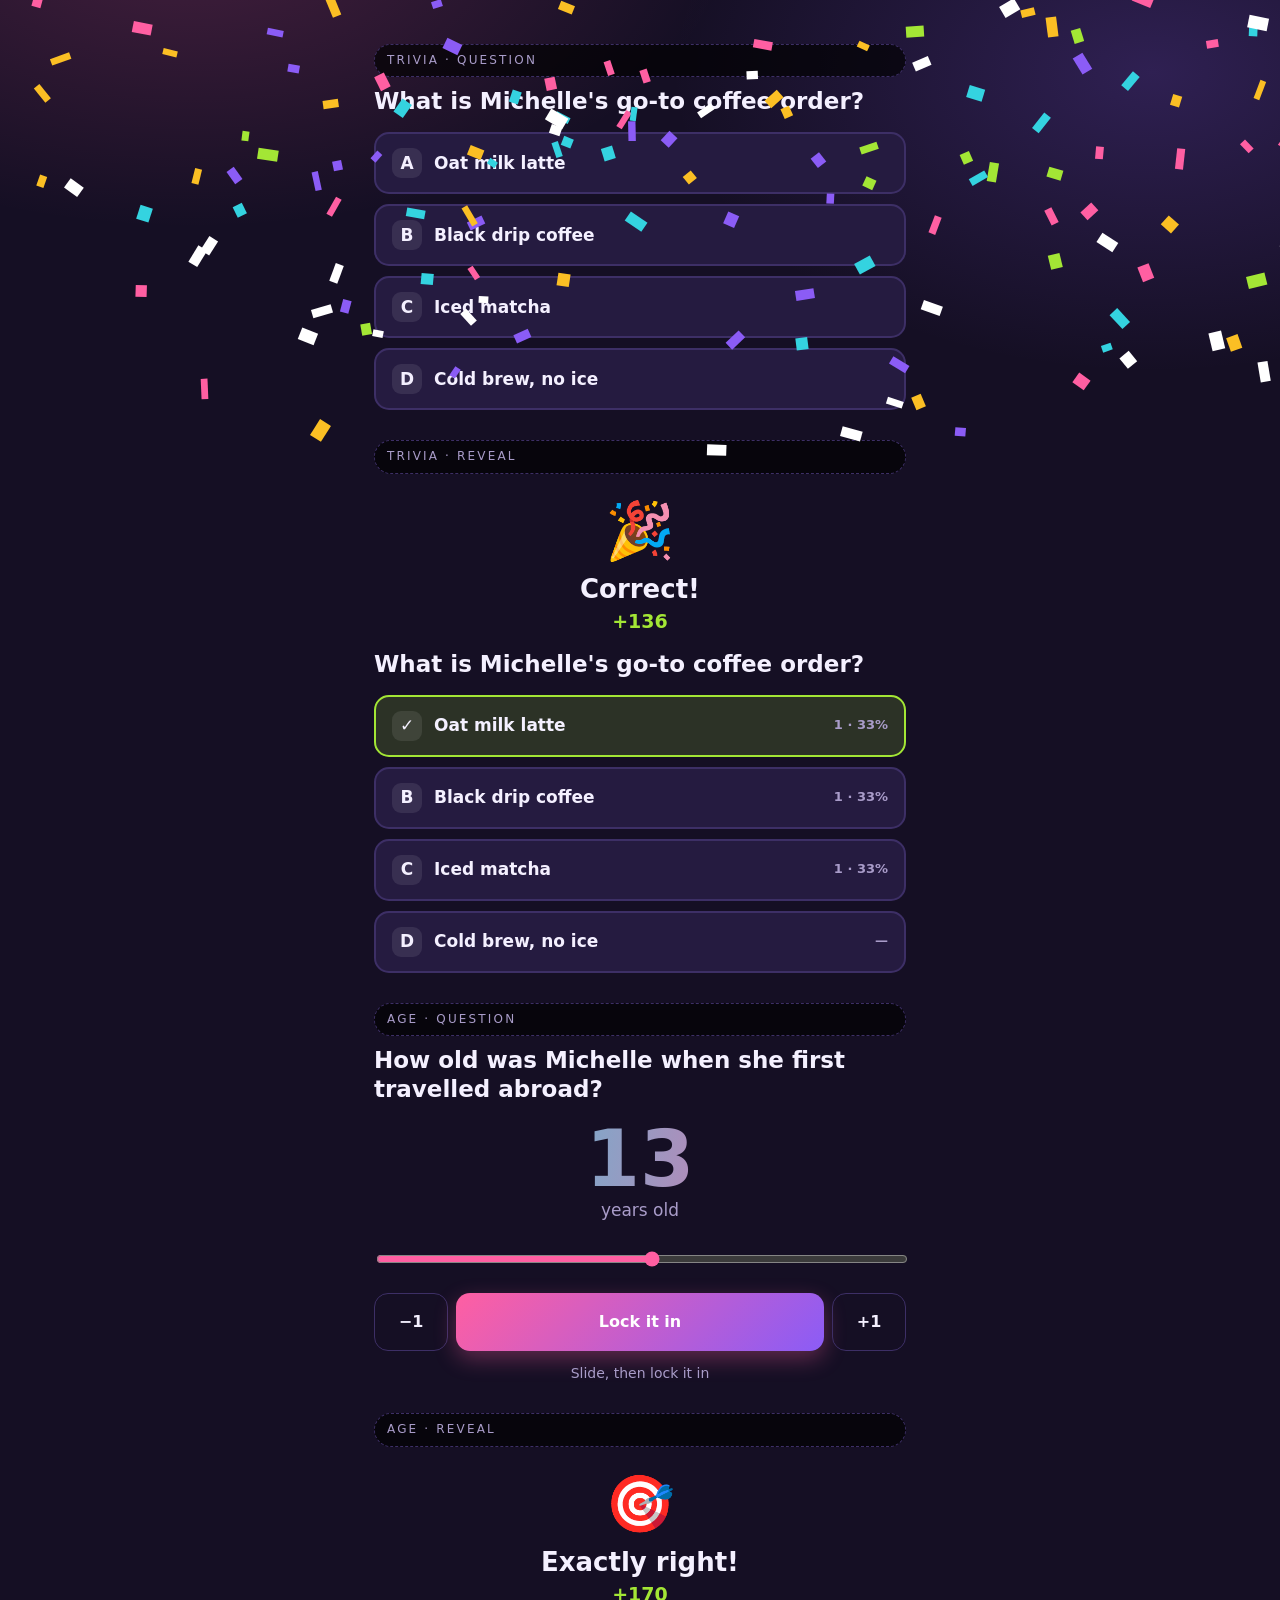
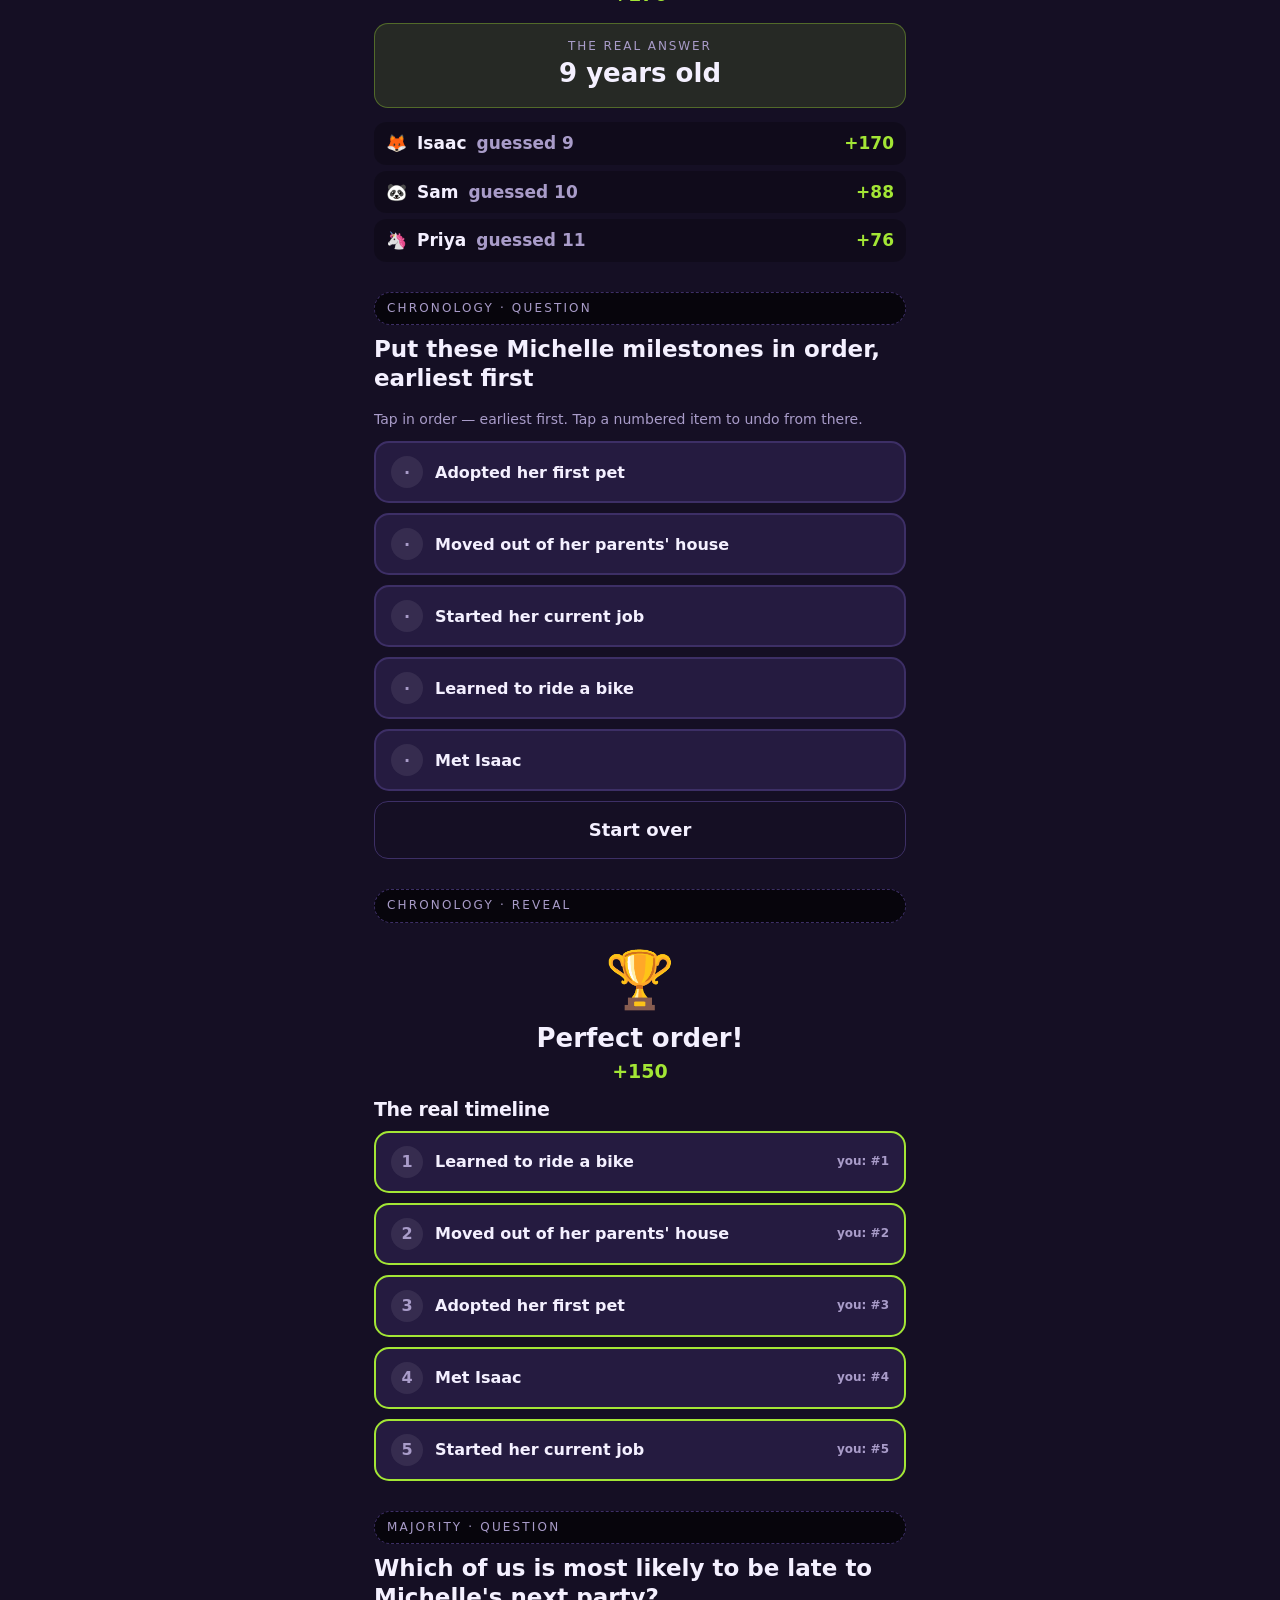
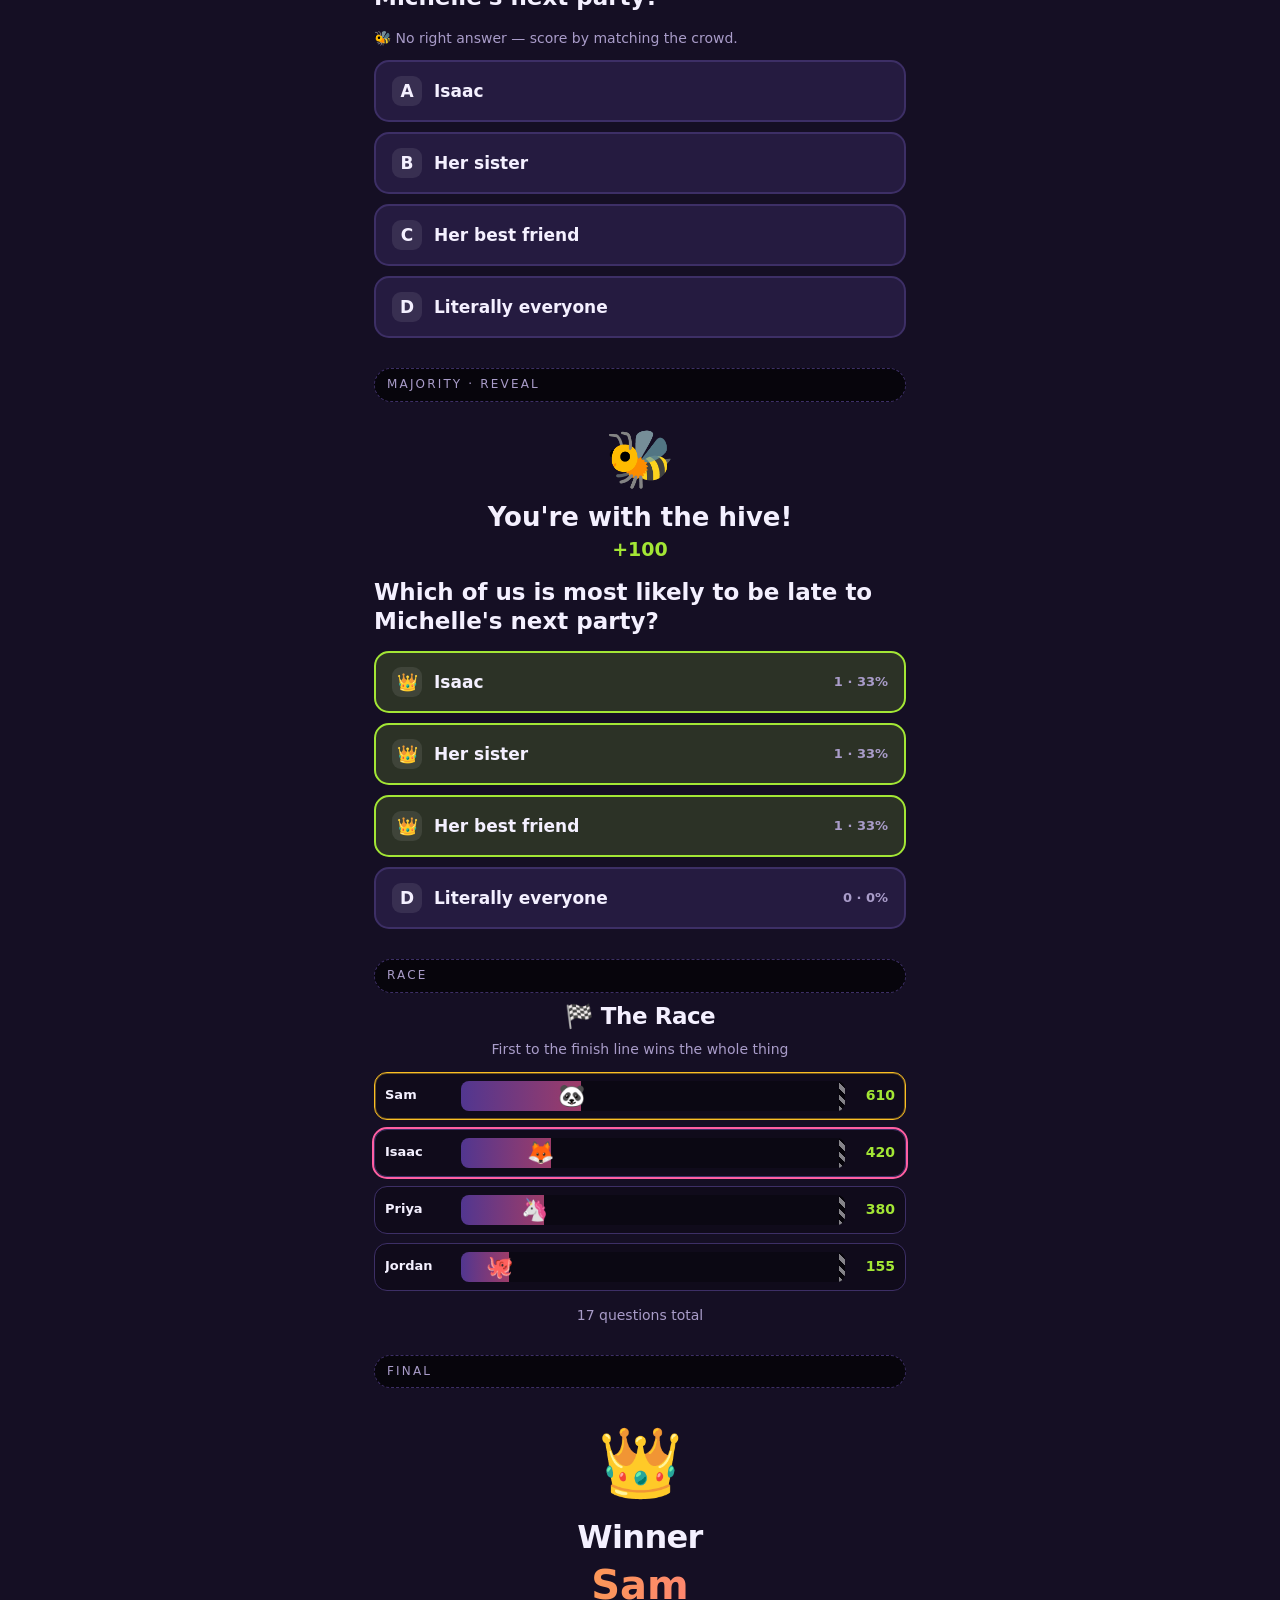
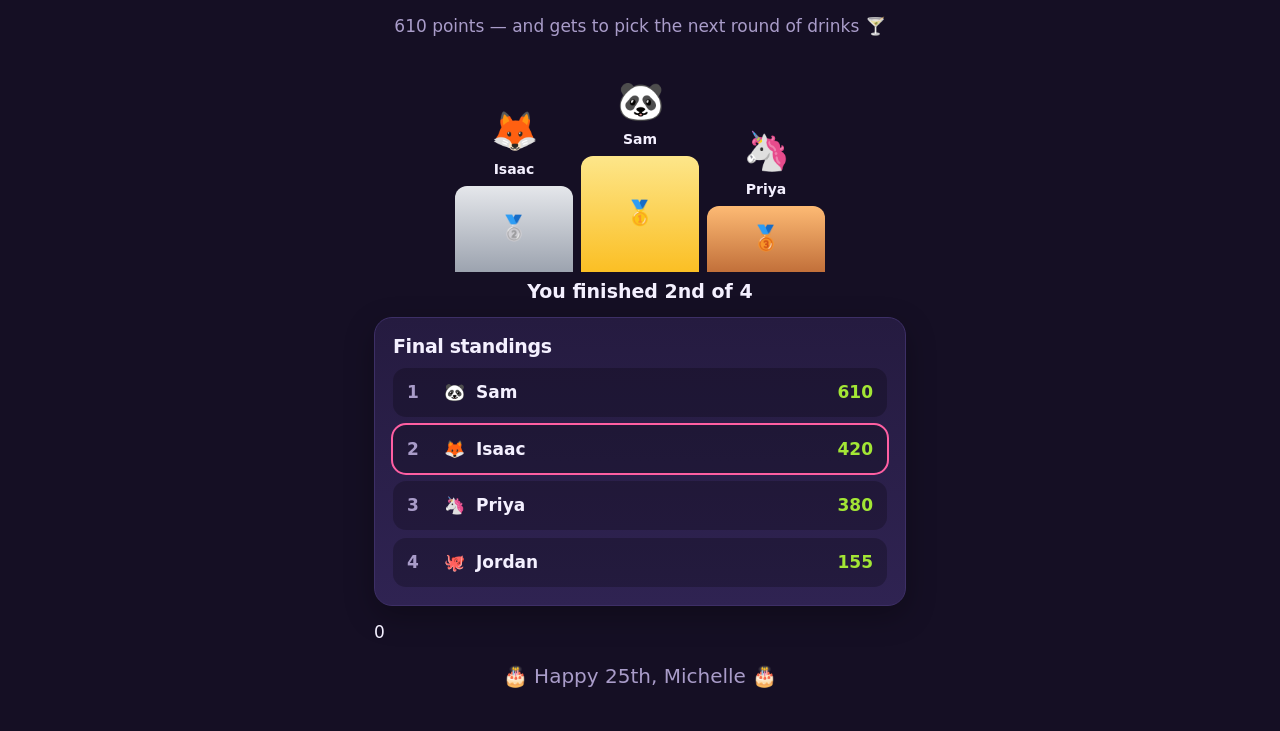
==== tests/preview.html @ 88aecd12 "Add Michelle's 25th birthday party game A phone-first multiplayer party game for 8-10 players, serve" ====
<!DOCTYPE html>
<html lang="en">
<head>
<meta charset="utf-8">
<meta name="viewport" content="width=device-width, initial-scale=1">
<title>Preview — all screens</title>
<link rel="stylesheet" href="../css/styles.css">
<style>
  .preview-label {
    margin: 30px 0 10px; padding: 7px 12px; border-radius: 999px;
    background: #000a; border: 1px dashed var(--line);
    font-size: 12px; letter-spacing: .18em; text-transform: uppercase; color: var(--muted);
  }
</style>
</head>
<body>
<canvas id="confetti"></canvas>
<div id="app"><div id="out"></div></div>
<div id="toast" class="toast" hidden></div>

<!--
  Offline preview of every game screen with fake data — no Firebase needed.
  Serve the repo and open /tests/preview.html to eyeball styling changes,
  or check the phone layout, without gathering 10 people first.
-->
<script type="module">
import { el, mount } from "../js/ui.js";
import { roundModule } from "../js/rounds/index.js";
import { raceView, finalView } from "../js/views.js";
import { STEPS } from "../data/content.js";

const players = {
  me:  { name: "Isaac",   avatar: "🦊", score: 420, online: true },
  b:   { name: "Sam",     avatar: "🐼", score: 610, online: true },
  c:   { name: "Priya",   avatar: "🦄", score: 380, online: true },
  d:   { name: "Jordan",  avatar: "🐙", score: 155, online: false },
};

const ctx = { myId: "me", players, myAnswer: null, locked: false, submit: () => {} };
const out = document.getElementById("out");
const nodes = [];
const label = (t) => nodes.push(el("div.preview-label", {}, t));

// One question + one reveal for each round type present in the content file.
for (const type of ["trivia", "age", "chronology", "majority"]) {
  const step = STEPS.find((s) => s.type === type);
  if (!step) continue;
  const mod = roundModule(type);

  label(`${type} · question`);
  nodes.push(mod.render(step, ctx));

  const answers = { me: { v: fakeAnswer(step), t: 8000 }, b: { v: fakeAnswer(step, 1), t: 12000 },
                    c: { v: fakeAnswer(step, 2), t: 15000 } };
  const { result } = mod.score(step, answers, { state: { startedAt: 0, endsAt: 20000 }, players });

  label(`${type} · reveal`);
  nodes.push(mod.reveal(step, result, ctx));
}

label("race");
nodes.push(raceView(players, "me", { me: 120, b: 190 }));

label("final");
nodes.push(finalView(players, {}, "me"));

mount(out, nodes);

function fakeAnswer(step, offset = 0) {
  if (step.type === "chronology") return step.data.items.map((_, i) => i).slice(offset);
  if (step.type === "age") return (step.data.answer ?? 10) + offset;
  return offset % (step.data.options?.length || 1);
}
</script>
</body>
</html>
---- css/styles.css ----
/* ── Michelle's 25th — party game styles ──────────────────────────────
   Mobile first. Everything is sized for thumbs and dim living rooms.   */

:root {
  --bg:        #150f24;
  --bg-2:      #1e1636;
  --card:      #251b40;
  --card-2:    #2f2352;
  --line:      #3d2f66;
  --text:      #f4f0ff;
  --muted:     #a99cc9;
  --pink:      #ff5fa2;
  --pink-2:    #ff8fc0;
  --violet:    #8b5cf6;
  --cyan:      #34d3e0;
  --lime:      #a3e635;
  --amber:     #fbbf24;
  --red:       #f87171;
  --radius:    18px;
  --tap:       58px;
}

* { box-sizing: border-box; -webkit-tap-highlight-color: transparent; }

html, body {
  margin: 0;
  padding: 0;
  min-height: 100%;
  background: var(--bg);
  color: var(--text);
  font-family: ui-rounded, "SF Pro Rounded", "Segoe UI", system-ui, -apple-system, sans-serif;
  font-size: 17px;
  line-height: 1.45;
  overscroll-behavior-y: contain;
}

body {
  background:
    radial-gradient(900px 500px at 15% -8%, rgba(255,95,162,.20), transparent 60%),
    radial-gradient(800px 500px at 90% 8%, rgba(139,92,246,.22), transparent 60%),
    var(--bg);
  background-attachment: fixed;
}

#app {
  max-width: 560px;
  margin: 0 auto;
  padding: max(14px, env(safe-area-inset-top)) 14px calc(28px + env(safe-area-inset-bottom));
}

h1, h2, h3 { margin: 0 0 10px; line-height: 1.15; letter-spacing: -.02em; }
h1 { font-size: 30px; }
h2 { font-size: 23px; }
h3 { font-size: 19px; }
p  { margin: 0 0 12px; }

.muted   { color: var(--muted); }
.small   { font-size: 14px; }
.center  { text-align: center; }
.err     { color: var(--red); font-weight: 700; text-align: center; margin: 10px 0 0; }
code     { background: rgba(0,0,0,.35); padding: 2px 6px; border-radius: 6px; font-size: .9em; }
[hidden] { display: none !important; }

/* ── Layout blocks ─────────────────────────────────────────────────── */

.screen { animation: fade .28s ease both; }
@keyframes fade { from { opacity: 0; transform: translateY(8px); } }

.card {
  background: linear-gradient(180deg, var(--card), var(--card-2));
  border: 1px solid var(--line);
  border-radius: var(--radius);
  padding: 18px;
  margin-bottom: 14px;
  box-shadow: 0 10px 30px rgba(0,0,0,.28);
}

.hero { text-align: center; padding: 22px 0 14px; }
.hero-emoji { font-size: 62px; line-height: 1; animation: bob 3s ease-in-out infinite; }
@keyframes bob { 50% { transform: translateY(-9px) rotate(-4deg); } }

.title {
  font-size: 34px; font-weight: 900; margin: 8px 0 4px;
  text-transform: uppercase; letter-spacing: .02em;
}
.title .big {
  font-size: 62px; display: inline-block;
  background: linear-gradient(100deg, var(--pink), var(--amber) 50%, var(--cyan));
  -webkit-background-clip: text; background-clip: text; color: transparent;
}
.subtitle { color: var(--muted); margin: 0; }

/* ── Controls ──────────────────────────────────────────────────────── */

.btn {
  display: block; width: 100%; min-height: var(--tap);
  margin-top: 10px; padding: 15px 18px;
  border: 0; border-radius: 14px;
  font: inherit; font-weight: 800; font-size: 18px;
  color: #1a1030; background: #d9d2f2;
  cursor: pointer; transition: transform .08s ease, filter .15s ease, opacity .15s;
}
.btn:active   { transform: scale(.975); }
.btn:disabled { opacity: .45; cursor: default; }

.btn-primary {
  color: #fff;
  background: linear-gradient(135deg, var(--pink), var(--violet));
  box-shadow: 0 8px 22px rgba(255,95,162,.32);
}
.btn-ghost {
  background: transparent; color: var(--text);
  border: 1.5px solid var(--line); box-shadow: none;
}
.btn-tiny { min-height: 42px; padding: 8px; font-size: 14px; font-weight: 600; opacity: .7; }

.field { display: block; margin-bottom: 14px; }
.field > span { display: block; font-size: 14px; font-weight: 700; color: var(--muted); margin-bottom: 6px; }

input[type="text"], input[type="number"] {
  width: 100%; min-height: var(--tap);
  padding: 14px 16px;
  border: 1.5px solid var(--line); border-radius: 14px;
  background: rgba(0,0,0,.28); color: var(--text);
  font: inherit; font-size: 18px; font-weight: 600;
}
input:focus { outline: none; border-color: var(--pink); }

.code-input {
  text-align: center; font-size: 42px !important; font-weight: 900 !important;
  letter-spacing: .35em; text-indent: .35em; text-transform: uppercase;
  margin-bottom: 6px;
}

/* ── Avatar picker ─────────────────────────────────────────────────── */

.avatar-picker {
  display: grid; grid-template-columns: repeat(6, 1fr);
  gap: 8px; margin-bottom: 16px;
}
.avatar-opt {
  aspect-ratio: 1; display: grid; place-items: center;
  font-size: 26px; border-radius: 13px; cursor: pointer;
  background: rgba(0,0,0,.25); border: 2px solid transparent;
}
.avatar-opt[aria-pressed="true"] {
  border-color: var(--pink); background: rgba(255,95,162,.20); transform: scale(1.06);
}

/* ── Lobby ─────────────────────────────────────────────────────────── */

.room-card { text-align: center; }
.label { font-size: 13px; letter-spacing: .18em; text-transform: uppercase; color: var(--muted); margin: 0; }
.room-code {
  font-size: 66px; font-weight: 900; letter-spacing: .16em; text-indent: .16em;
  margin: 2px 0 8px;
  background: linear-gradient(100deg, var(--cyan), var(--pink));
  -webkit-background-clip: text; background-clip: text; color: transparent;
}

.player-grid { display: grid; grid-template-columns: repeat(auto-fill, minmax(84px, 1fr)); gap: 10px; }
.player-chip {
  text-align: center; padding: 10px 4px; border-radius: 14px;
  background: rgba(0,0,0,.24); animation: pop .3s ease both;
}
@keyframes pop { from { transform: scale(.6); opacity: 0; } }
.player-chip .pc-emoji { font-size: 30px; line-height: 1.1; }
.player-chip .pc-name  { font-size: 13px; font-weight: 700; word-break: break-word; }
.player-chip.is-me     { outline: 2px solid var(--pink); }
.player-chip.is-host .pc-name::after { content: " 👑"; }
.player-chip.offline   { opacity: .38; }

/* ── Game chrome ───────────────────────────────────────────────────── */

.game-header { display: flex; align-items: center; gap: 10px; margin-bottom: 8px; }
.round-pill, .score-pill {
  padding: 7px 13px; border-radius: 999px;
  font-size: 13px; font-weight: 800; white-space: nowrap;
  background: rgba(0,0,0,.3); border: 1px solid var(--line);
}
.score-pill { margin-left: auto; color: var(--lime); }
.score-pill::before { content: "⭐ "; }

.timer {
  width: 46px; height: 46px; flex: none;
  display: grid; place-items: center; border-radius: 50%;
  font-weight: 900; font-size: 19px;
  background: rgba(0,0,0,.3); border: 2px solid var(--line);
}
.timer.urgent { color: var(--red); border-color: var(--red); animation: pulse .8s infinite; }
@keyframes pulse { 50% { transform: scale(1.11); } }

.timer-bar { height: 6px; border-radius: 999px; background: rgba(0,0,0,.32); overflow: hidden; margin-bottom: 16px; }
.timer-bar-fill {
  height: 100%; width: 100%;
  background: linear-gradient(90deg, var(--cyan), var(--pink));
  transition: width .25s linear;
}

.host-bar { position: sticky; bottom: 8px; margin-top: 14px; }

/* ── Round intro ───────────────────────────────────────────────────── */

.intro { text-align: center; padding: 40px 12px; }
.intro .intro-emoji { font-size: 74px; animation: bob 2.4s ease-in-out infinite; }
.intro h2 { font-size: 30px; margin-top: 12px; }
.intro .blurb { color: var(--muted); font-size: 17px; }
.intro .mult { display: inline-block; margin-top: 10px; padding: 6px 14px; border-radius: 999px;
  background: rgba(251,191,36,.18); color: var(--amber); font-weight: 800; }

/* ── Question ──────────────────────────────────────────────────────── */

.qtext { font-size: 23px; font-weight: 800; margin-bottom: 16px; line-height: 1.25; }
.qimg  { width: 100%; border-radius: var(--radius); margin-bottom: 14px; display: block; }

.options { display: grid; gap: 10px; }
.opt {
  display: flex; align-items: center; gap: 12px;
  min-height: var(--tap); width: 100%;
  padding: 14px 16px; text-align: left;
  border: 2px solid var(--line); border-radius: 15px;
  background: var(--card); color: var(--text);
  font: inherit; font-size: 17px; font-weight: 700; cursor: pointer;
  transition: transform .08s, border-color .15s, background .15s;
}
.opt:active { transform: scale(.985); }
.opt .badge {
  flex: none; width: 30px; height: 30px; border-radius: 9px;
  display: grid; place-items: center; font-weight: 900;
  background: rgba(255,255,255,.09);
}
.opt[aria-pressed="true"] { border-color: var(--pink); background: rgba(255,95,162,.16); }
.opt.correct { border-color: var(--lime); background: rgba(163,230,53,.16); }
.opt.wrong   { border-color: var(--red);  background: rgba(248,113,113,.14); }
.opt .tally  { margin-left: auto; font-size: 13px; color: var(--muted); font-weight: 800; }

/* ── Guess the age ─────────────────────────────────────────────────── */

.guess-value {
  text-align: center; font-size: 78px; font-weight: 900; line-height: 1;
  background: linear-gradient(100deg, var(--cyan), var(--pink));
  -webkit-background-clip: text; background-clip: text; color: transparent;
}
.guess-unit { text-align: center; color: var(--muted); margin-bottom: 14px; }
input[type="range"] { width: 100%; height: 42px; accent-color: var(--pink); background: transparent; }
.stepper { display: flex; gap: 8px; margin-top: 6px; }
.stepper .btn { margin-top: 0; font-size: 16px; padding: 14px 8px; white-space: nowrap; }
.stepper .btn-ghost { flex: 0 0 74px; }
.stepper .btn-primary { flex: 1; }

/* ── Chronology ────────────────────────────────────────────────────── */

.chrono-list { display: grid; gap: 10px; }
.chrono-item {
  display: flex; align-items: center; gap: 12px;
  min-height: var(--tap); width: 100%; padding: 13px 15px; text-align: left;
  border: 2px solid var(--line); border-radius: 15px;
  background: var(--card); color: var(--text);
  font: inherit; font-size: 16px; font-weight: 700; cursor: pointer;
  transition: transform .1s, opacity .15s;
}
.chrono-item .num {
  flex: none; width: 32px; height: 32px; border-radius: 50%;
  display: grid; place-items: center; font-weight: 900;
  background: rgba(255,255,255,.08); color: var(--muted);
}
.chrono-item.picked { opacity: .5; }
.chrono-item.picked .num { background: var(--pink); color: #fff; }
.chrono-item.correct { border-color: var(--lime); }
.chrono-item.wrong   { border-color: var(--red); }
.chrono-item .real { margin-left: auto; font-size: 12px; color: var(--muted); text-align: right; }

/* ── Waiting / reveal ──────────────────────────────────────────────── */

.waiting { text-align: center; padding: 26px 10px; }
.waiting .spin { font-size: 46px; display: inline-block; animation: spin 1.6s linear infinite; }
@keyframes spin { to { transform: rotate(360deg); } }

.verdict { text-align: center; padding: 6px 0 14px; }
.verdict .v-emoji { font-size: 56px; }
.verdict .v-text  { font-size: 26px; font-weight: 900; }
.verdict .v-pts   { font-size: 19px; font-weight: 800; color: var(--lime); }
.verdict.bad .v-pts { color: var(--muted); }

.answer-box {
  text-align: center; padding: 14px; border-radius: 14px;
  background: rgba(163,230,53,.12); border: 1px solid rgba(163,230,53,.35);
  margin-bottom: 14px;
}
.answer-box .a-label { font-size: 12px; letter-spacing: .16em; text-transform: uppercase; color: var(--muted); }
.answer-box .a-value { font-size: 26px; font-weight: 900; }
.answer-box .a-note  { font-size: 14px; color: var(--muted); margin-top: 4px; }

.guess-list { display: grid; gap: 6px; }
.guess-row {
  display: flex; align-items: center; gap: 10px;
  padding: 9px 12px; border-radius: 12px; background: rgba(0,0,0,.24); font-weight: 700;
}
.guess-row .gr-pts { margin-left: auto; color: var(--lime); font-weight: 800; }

/* ── Race track ────────────────────────────────────────────────────── */

/* A lane is: name gutter | track the runner crosses | score. Keeping the
   name out of the track means nothing ever collides with the runner. */
.race { display: grid; gap: 9px; margin: 4px 0 14px; }
.lane {
  display: flex; align-items: center; gap: 8px;
  height: 48px; padding: 0 10px; border-radius: 13px;
  background: rgba(0,0,0,.26); border: 1px solid var(--line);
}
.lane .lane-name {
  flex: none; width: 68px;
  font-size: 13px; font-weight: 800; line-height: 1.1;
  overflow: hidden; text-overflow: ellipsis; white-space: nowrap;
}
.lane .lane-score {
  flex: none; width: 42px; text-align: right;
  font-size: 14px; font-weight: 900; color: var(--lime);
}
.lane .track {
  position: relative; flex: 1; height: 30px;
  border-radius: 8px; background: rgba(0,0,0,.3); overflow: hidden;
}
.lane .fill {
  position: absolute; inset: 0 auto 0 0;
  background: linear-gradient(90deg, rgba(139,92,246,.55), rgba(255,95,162,.6));
  transition: width 1.1s cubic-bezier(.22,1,.36,1);
}
.lane .runner {
  position: absolute; top: 50%; transform: translateY(-50%);
  font-size: 22px; line-height: 1; transition: left 1.1s cubic-bezier(.22,1,.36,1); z-index: 2;
}
.lane .runner.moving { animation: hop .5s ease 2; }
@keyframes hop { 50% { transform: translateY(-85%) rotate(-9deg); } }
.lane .gain {
  position: absolute; right: 8px; top: 50%; transform: translateY(-50%);
  font-size: 12px; font-weight: 900; color: var(--amber); z-index: 3;
  animation: floatUp 1.8s ease forwards;
}
@keyframes floatUp { 0% { opacity: 0; } 25% { opacity: 1; } 100% { opacity: 0; transform: translateY(-20px); } }
.lane.leader { border-color: var(--amber); box-shadow: 0 0 0 1px rgba(251,191,36,.4) inset; }
.lane.is-me  { outline: 2px solid var(--pink); }
.finish-line {
  position: absolute; right: 0; top: 0; bottom: 0; width: 6px; z-index: 1;
  background: repeating-linear-gradient(45deg, #fff 0 4px, #000 4px 8px); opacity: .5;
}

/* ── Podium / final ────────────────────────────────────────────────── */

.final-hero { text-align: center; padding: 16px 0 6px; }
.final-hero .crown { font-size: 68px; animation: bob 2.4s ease-in-out infinite; }
.final-hero h1 { font-size: 32px; margin: 6px 0 0; }
.final-hero .winner-name {
  font-size: 40px; font-weight: 900;
  background: linear-gradient(100deg, var(--amber), var(--pink));
  -webkit-background-clip: text; background-clip: text; color: transparent;
}

.podium { display: flex; align-items: flex-end; justify-content: center; gap: 8px; margin: 18px 0 6px; }
.pod { flex: 1; max-width: 118px; text-align: center; }
.pod .p-emoji { font-size: 38px; }
.pod .p-name  { font-size: 14px; font-weight: 800; word-break: break-word; }
.pod .p-block {
  margin-top: 6px; border-radius: 12px 12px 0 0;
  display: grid; place-items: center; font-size: 24px; font-weight: 900; color: #1a1030;
}
.pod.p1 .p-block { height: 116px; background: linear-gradient(180deg, #fde68a, var(--amber)); }
.pod.p2 .p-block { height: 86px;  background: linear-gradient(180deg, #e5e7eb, #9ca3af); }
.pod.p3 .p-block { height: 66px;  background: linear-gradient(180deg, #fdba74, #c2703a); }

.standings { display: grid; gap: 8px; }
.standing {
  display: flex; align-items: center; gap: 11px;
  padding: 12px 14px; border-radius: 13px; background: rgba(0,0,0,.24); font-weight: 700;
}
.standing .st-rank { width: 26px; font-weight: 900; color: var(--muted); }
.standing .st-score { margin-left: auto; font-weight: 900; color: var(--lime); }
.standing.is-me { outline: 2px solid var(--pink); }

.award {
  display: flex; gap: 12px; align-items: center;
  padding: 12px 14px; border-radius: 13px; background: rgba(0,0,0,.24); margin-bottom: 8px;
}
.award .aw-emoji { font-size: 28px; }
.award .aw-title { font-weight: 800; font-size: 15px; }
.award .aw-sub   { font-size: 13px; color: var(--muted); }

/* ── Misc ──────────────────────────────────────────────────────────── */

#confetti { position: fixed; inset: 0; pointer-events: none; z-index: 50; }

.toast {
  position: fixed; left: 50%; bottom: calc(20px + env(safe-area-inset-bottom));
  transform: translateX(-50%);
  background: #000d; border: 1px solid var(--line);
  padding: 11px 18px; border-radius: 999px;
  font-size: 15px; font-weight: 700; z-index: 60;
  animation: fade .2s ease both;
}

.steps { color: var(--muted); padding-left: 20px; }
.steps li { margin-bottom: 6px; }

@media (prefers-reduced-motion: reduce) {
  *, *::before, *::after { animation-duration: .001s !important; transition-duration: .001s !important; }
}
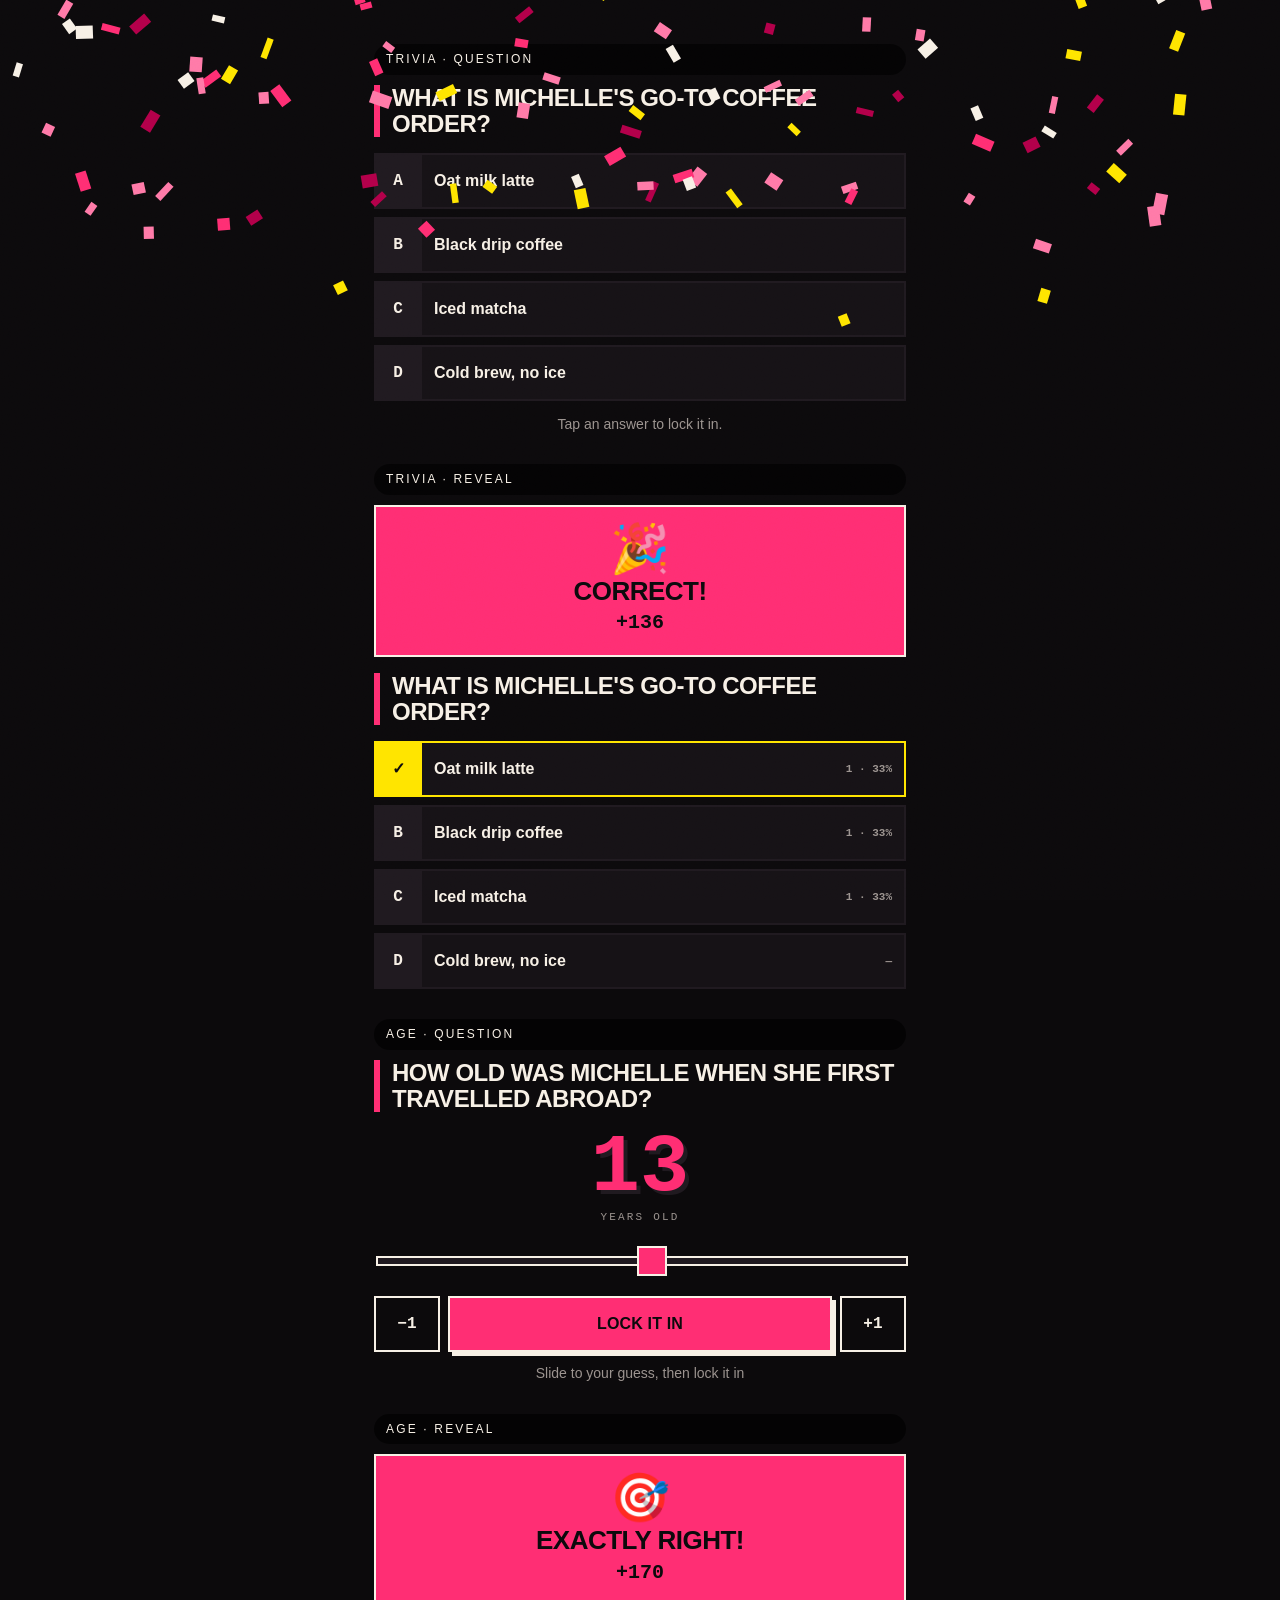
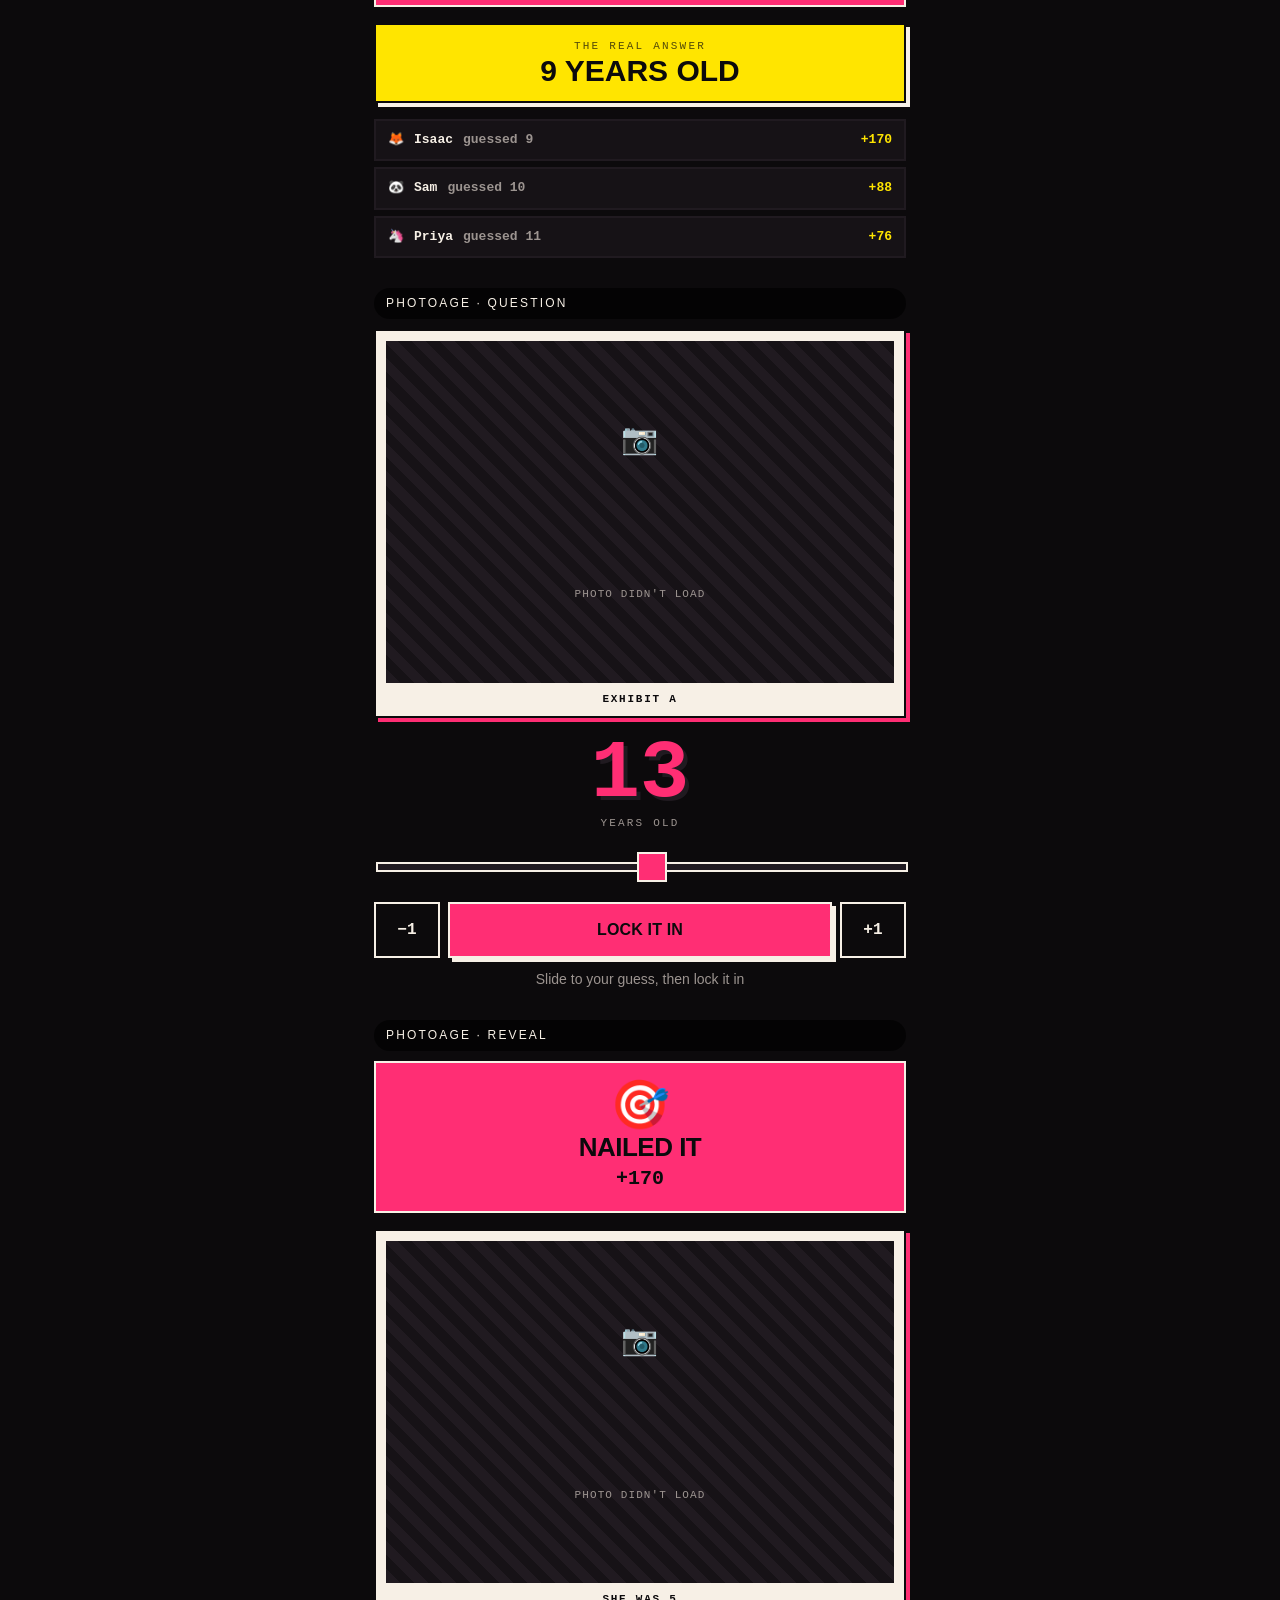
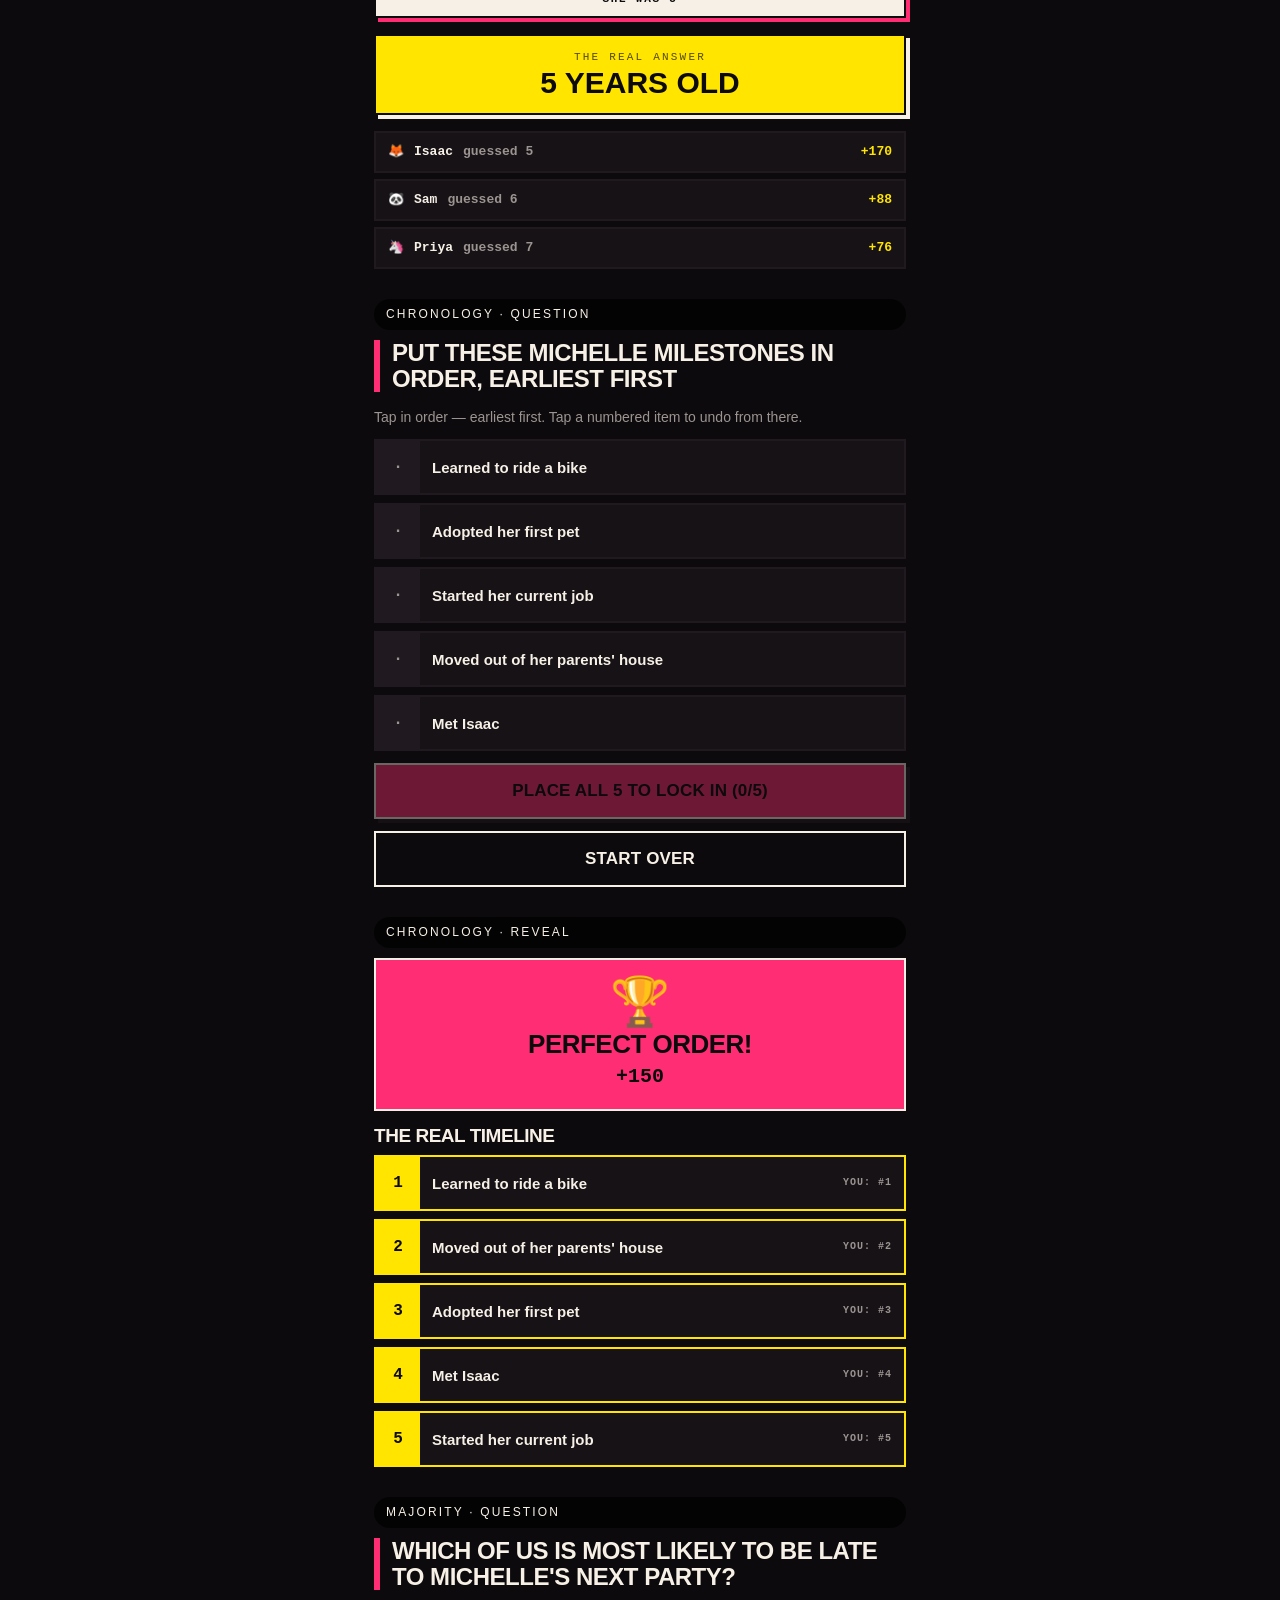
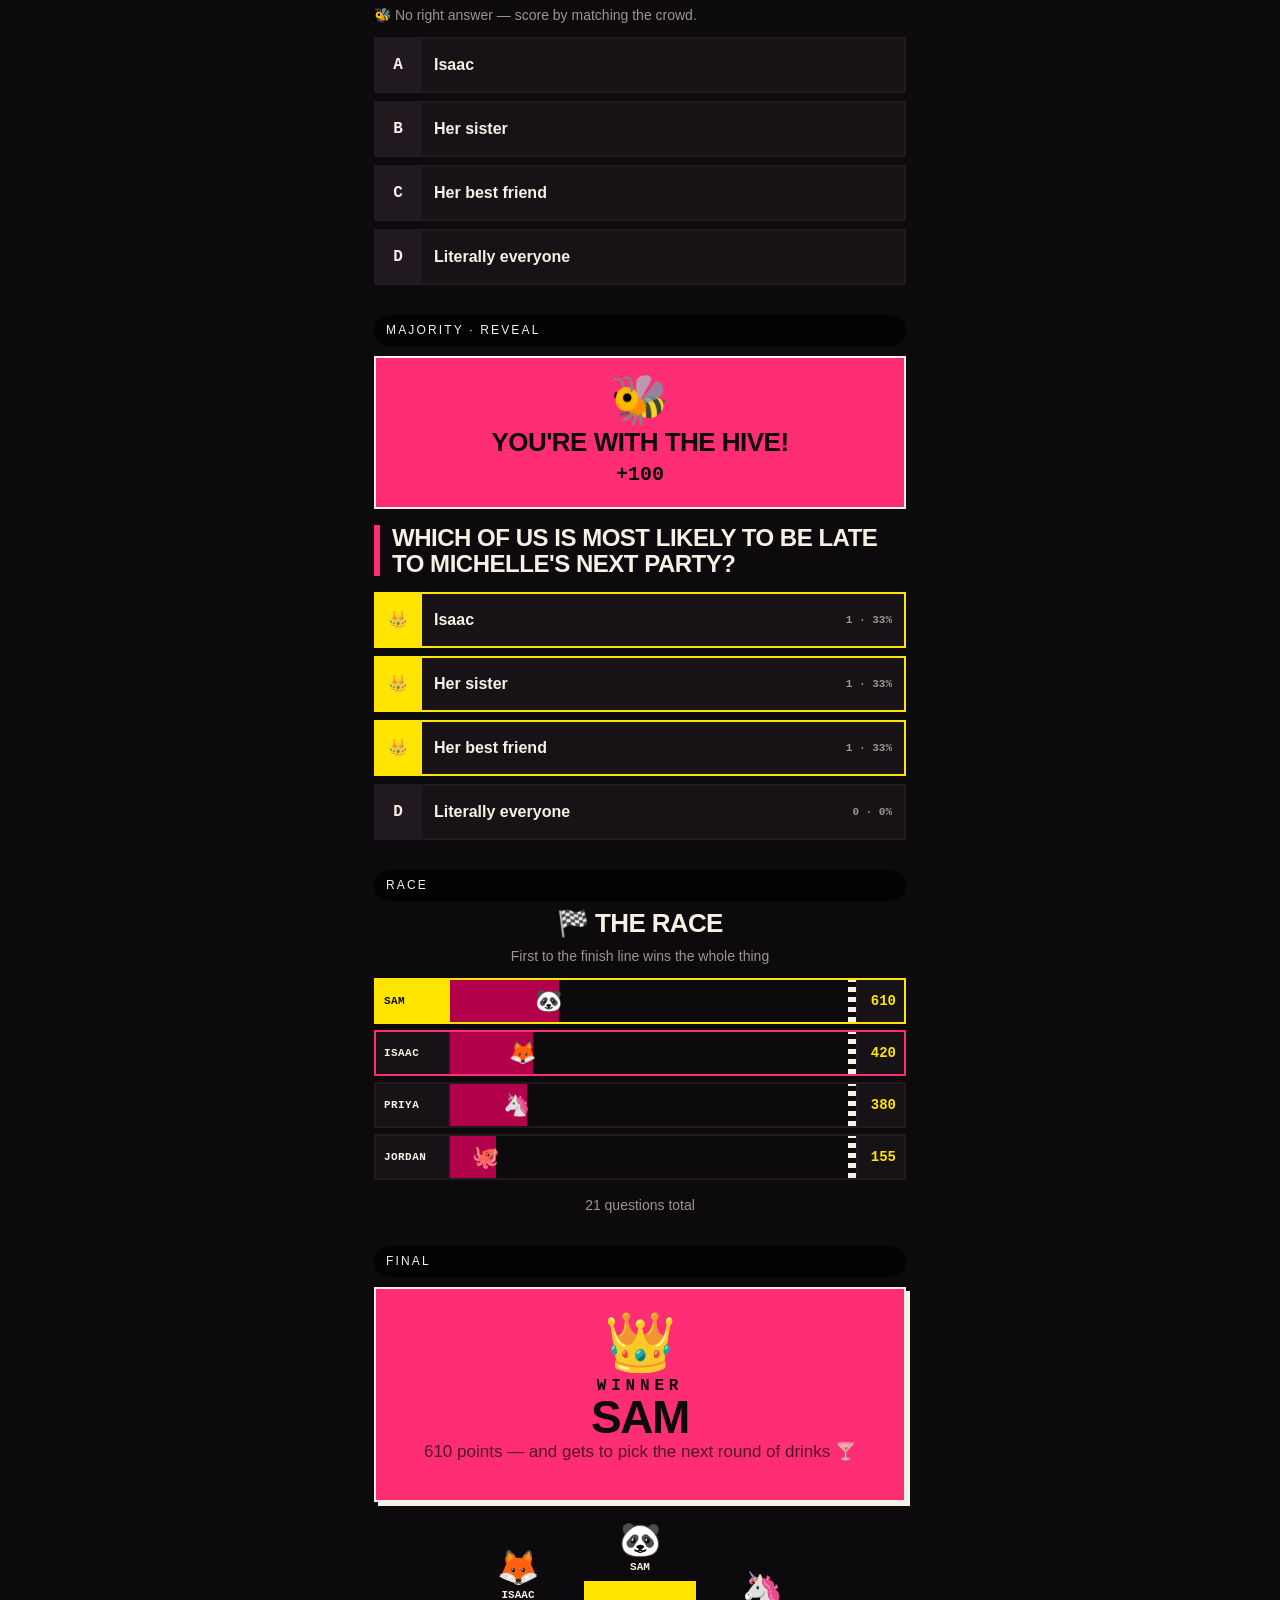
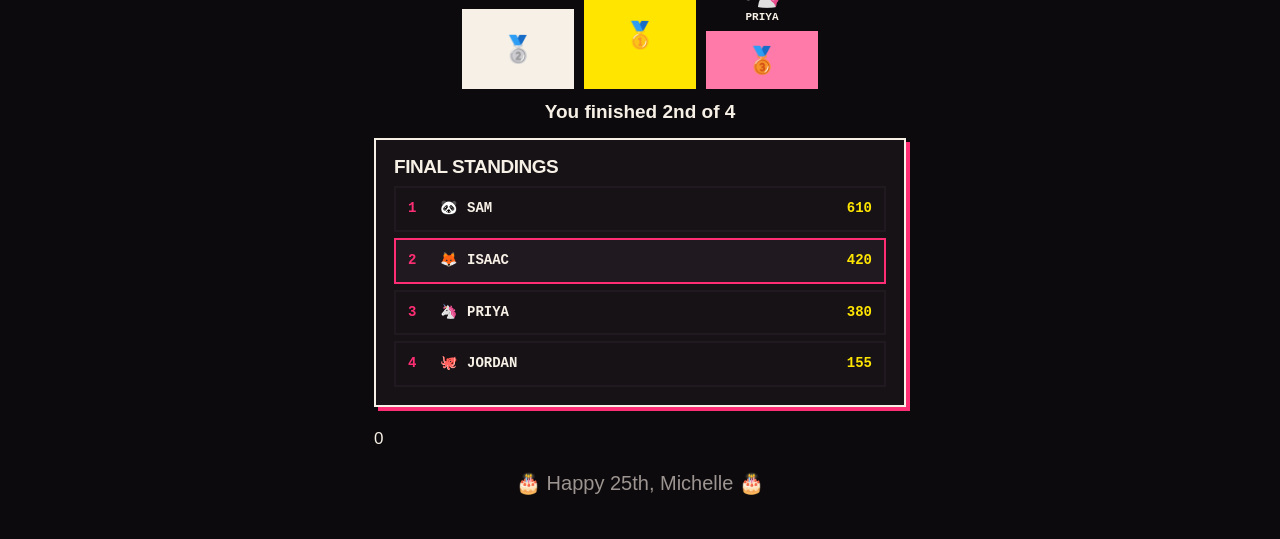
==== commit 7b2bd2fb: "Add the photo age round, and redesign as a risograph party poster New "photoage" round: a picture of" ====
--- a/tests/preview.html
+++ b/tests/preview.html
@@ -25,7 +25,7 @@
 -->
 <script type="module">
 import { el, mount } from "../js/ui.js";
-import { roundModule } from "../js/rounds/index.js";
+import { roundModule, ROUND_TYPES } from "../js/rounds/index.js";
 import { raceView, finalView } from "../js/views.js";
 import { STEPS } from "../data/content.js";
 
@@ -42,7 +42,7 @@
 const label = (t) => nodes.push(el("div.preview-label", {}, t));
 
 // One question + one reveal for each round type present in the content file.
-for (const type of ["trivia", "age", "chronology", "majority"]) {
+for (const type of Object.keys(ROUND_TYPES)) {
   const step = STEPS.find((s) => s.type === type);
   if (!step) continue;
   const mod = roundModule(type);
@@ -68,7 +68,7 @@
 
 function fakeAnswer(step, offset = 0) {
   if (step.type === "chronology") return step.data.items.map((_, i) => i).slice(offset);
-  if (step.type === "age") return (step.data.answer ?? 10) + offset;
+  if (step.type === "age" || step.type === "photoage") return (step.data.answer ?? 10) + offset;
   return offset % (step.data.options?.length || 1);
 }
 </script>
--- a/css/styles.css
+++ b/css/styles.css
@@ -1,404 +1,526 @@
-/* ── Michelle's 25th — party game styles ──────────────────────────────
-   Mobile first. Everything is sized for thumbs and dim living rooms.   */
+/* ═══════════════════════════════════════════════════════════════════════
+   MICHELLE'S 25TH — "risograph party poster, after dark"
+
+   Design rules, held to strictly:
+     · Zero border-radius. Every corner is square.
+     · Shadows are stamped, never blurred: `4px 4px 0`, one flat colour.
+     · Borders are structural — 2–3px, always visible, never a hairline.
+     · Two typefaces' worth of contrast from one stack: heavy uppercase sans
+       for display, monospace for every label and number tag.
+     · Four inks. Fluoro pink leads, acid yellow accents, bone is the text,
+       ink is the paper. No gradients doing decorative work.
+     · Pressing a thing moves it. Buttons translate into their own shadow.
+   ═══════════════════════════════════════════════════════════════════════ */
 
 :root {
-  --bg:        #150f24;
-  --bg-2:      #1e1636;
-  --card:      #251b40;
-  --card-2:    #2f2352;
-  --line:      #3d2f66;
-  --text:      #f4f0ff;
-  --muted:     #a99cc9;
-  --pink:      #ff5fa2;
-  --pink-2:    #ff8fc0;
-  --violet:    #8b5cf6;
-  --cyan:      #34d3e0;
-  --lime:      #a3e635;
-  --amber:     #fbbf24;
-  --red:       #f87171;
-  --radius:    18px;
-  --tap:       58px;
-}
-
-* { box-sizing: border-box; -webkit-tap-highlight-color: transparent; }
+  --ink:      #0c0a0c;
+  --ink-2:    #161216;
+  --ink-3:    #201a20;
+  --bone:     #f7f0e6;
+  --bone-dim: #9c9490;
+  --pink:     #ff2e74;
+  --pink-hot: #ff7aa8;
+  --pink-deep:#b3004a;
+  --acid:     #ffe500;
+  --red:      #ff4d3d;
+
+  --font: -apple-system, BlinkMacSystemFont, "Segoe UI", Roboto, Helvetica, Arial, sans-serif;
+  --mono: ui-monospace, SFMono-Regular, "SF Mono", Menlo, Consolas, monospace;
+
+  --bd:   2px solid var(--bone);
+  --bd-pink: 2px solid var(--pink);
+  --stamp:      4px 4px 0 var(--pink);
+  --stamp-bone: 4px 4px 0 var(--bone);
+  --tap: 56px;
+}
+
+* { box-sizing: border-box; -webkit-tap-highlight-color: transparent; border-radius: 0; }
 
 html, body {
-  margin: 0;
-  padding: 0;
-  min-height: 100%;
-  background: var(--bg);
-  color: var(--text);
-  font-family: ui-rounded, "SF Pro Rounded", "Segoe UI", system-ui, -apple-system, sans-serif;
-  font-size: 17px;
-  line-height: 1.45;
+  margin: 0; padding: 0; min-height: 100%;
+  background: var(--ink);
+  color: var(--bone);
+  font-family: var(--font);
+  font-size: 17px; line-height: 1.4;
   overscroll-behavior-y: contain;
 }
 
-body {
-  background:
-    radial-gradient(900px 500px at 15% -8%, rgba(255,95,162,.20), transparent 60%),
-    radial-gradient(800px 500px at 90% 8%, rgba(139,92,246,.22), transparent 60%),
-    var(--bg);
-  background-attachment: fixed;
+/* Paper grain. Cheap, static, and does most of the "printed" work. */
+body::after {
+  content: ""; position: fixed; inset: 0; z-index: 999; pointer-events: none;
+  opacity: .05; mix-blend-mode: overlay;
+  background-image: url("data:image/svg+xml,%3Csvg xmlns='http://www.w3.org/2000/svg' width='200' height='200'%3E%3Cfilter id='n'%3E%3CfeTurbulence type='fractalNoise' baseFrequency='.85' numOctaves='3'/%3E%3C/filter%3E%3Crect width='200' height='200' filter='url(%23n)'/%3E%3C/svg%3E");
 }
 
 #app {
-  max-width: 560px;
-  margin: 0 auto;
-  padding: max(14px, env(safe-area-inset-top)) 14px calc(28px + env(safe-area-inset-bottom));
-}
-
-h1, h2, h3 { margin: 0 0 10px; line-height: 1.15; letter-spacing: -.02em; }
-h1 { font-size: 30px; }
-h2 { font-size: 23px; }
+  max-width: 560px; margin: 0 auto;
+  padding: max(14px, env(safe-area-inset-top)) 14px calc(30px + env(safe-area-inset-bottom));
+}
+
+h1, h2, h3 {
+  margin: 0 0 10px; line-height: .98;
+  font-weight: 900; text-transform: uppercase; letter-spacing: -.025em;
+}
+h1 { font-size: 34px; }
+h2 { font-size: 26px; }
 h3 { font-size: 19px; }
 p  { margin: 0 0 12px; }
 
-.muted   { color: var(--muted); }
-.small   { font-size: 14px; }
-.center  { text-align: center; }
-.err     { color: var(--red); font-weight: 700; text-align: center; margin: 10px 0 0; }
-code     { background: rgba(0,0,0,.35); padding: 2px 6px; border-radius: 6px; font-size: .9em; }
+.muted  { color: var(--bone-dim); }
+.small  { font-size: 14px; }
+.center { text-align: center; }
 [hidden] { display: none !important; }
 
-/* ── Layout blocks ─────────────────────────────────────────────────── */
-
-.screen { animation: fade .28s ease both; }
-@keyframes fade { from { opacity: 0; transform: translateY(8px); } }
+code {
+  font-family: var(--mono); font-size: .88em;
+  background: var(--pink); color: var(--ink); padding: 1px 5px; font-weight: 700;
+}
+
+.err {
+  margin: 12px 0 0; padding: 10px 12px;
+  background: var(--red); color: var(--ink);
+  border: 2px solid var(--bone);
+  font-family: var(--mono); font-size: 13px; font-weight: 700; text-align: center;
+}
+
+/* Monospace kicker used above headings and on every meta chip. */
+.label {
+  margin: 0; font-family: var(--mono); font-size: 11px; font-weight: 700;
+  letter-spacing: .2em; text-transform: uppercase; color: var(--pink);
+}
+
+.screen { animation: rise .2s steps(4) both; }
+@keyframes rise { from { opacity: 0; transform: translateY(6px); } }
+
+/* ── Structure ──────────────────────────────────────────────────────── */
 
 .card {
-  background: linear-gradient(180deg, var(--card), var(--card-2));
-  border: 1px solid var(--line);
-  border-radius: var(--radius);
+  background: var(--ink-2);
+  border: var(--bd);
+  box-shadow: var(--stamp);
   padding: 18px;
-  margin-bottom: 14px;
-  box-shadow: 0 10px 30px rgba(0,0,0,.28);
-}
-
-.hero { text-align: center; padding: 22px 0 14px; }
-.hero-emoji { font-size: 62px; line-height: 1; animation: bob 3s ease-in-out infinite; }
-@keyframes bob { 50% { transform: translateY(-9px) rotate(-4deg); } }
-
-.title {
-  font-size: 34px; font-weight: 900; margin: 8px 0 4px;
-  text-transform: uppercase; letter-spacing: .02em;
-}
+  margin: 0 0 20px;
+}
+
+/* Diagonal hazard tape — used as a divider and under the hero. */
+.hero {
+  position: relative; text-align: center;
+  border: var(--bd); box-shadow: var(--stamp);
+  background: var(--ink-2);
+  padding: 26px 16px 22px; margin-bottom: 20px;
+}
+.hero::before {
+  content: ""; position: absolute; inset: 0 0 auto 0; height: 10px;
+  background: repeating-linear-gradient(45deg, var(--pink) 0 8px, var(--ink-2) 8px 16px);
+  border-bottom: var(--bd);
+}
+.hero-emoji { font-size: 54px; line-height: 1; margin-top: 8px; }
+
+.title { font-size: 30px; font-weight: 900; margin: 10px 0 2px; text-transform: uppercase; }
 .title .big {
-  font-size: 62px; display: inline-block;
-  background: linear-gradient(100deg, var(--pink), var(--amber) 50%, var(--cyan));
-  -webkit-background-clip: text; background-clip: text; color: transparent;
-}
-.subtitle { color: var(--muted); margin: 0; }
-
-/* ── Controls ──────────────────────────────────────────────────────── */
+  display: block; font-size: 78px; line-height: .86; letter-spacing: -.05em;
+  color: var(--pink);
+  -webkit-text-stroke: 0;
+  text-shadow: 4px 4px 0 var(--acid);
+}
+.subtitle {
+  margin: 10px 0 0; font-family: var(--mono); font-size: 12px;
+  letter-spacing: .14em; text-transform: uppercase; color: var(--bone-dim);
+}
+
+/* ── Buttons ────────────────────────────────────────────────────────── */
 
 .btn {
   display: block; width: 100%; min-height: var(--tap);
-  margin-top: 10px; padding: 15px 18px;
-  border: 0; border-radius: 14px;
-  font: inherit; font-weight: 800; font-size: 18px;
-  color: #1a1030; background: #d9d2f2;
-  cursor: pointer; transition: transform .08s ease, filter .15s ease, opacity .15s;
-}
-.btn:active   { transform: scale(.975); }
-.btn:disabled { opacity: .45; cursor: default; }
-
-.btn-primary {
-  color: #fff;
-  background: linear-gradient(135deg, var(--pink), var(--violet));
-  box-shadow: 0 8px 22px rgba(255,95,162,.32);
-}
+  margin-top: 12px; padding: 15px 18px;
+  font-family: var(--font); font-size: 17px; font-weight: 900;
+  text-transform: uppercase; letter-spacing: .01em;
+  color: var(--ink); background: var(--bone);
+  border: 2px solid var(--ink);
+  box-shadow: 4px 4px 0 var(--pink);
+  cursor: pointer;
+  transition: transform .06s steps(2), box-shadow .06s steps(2);
+}
+.btn:active:not(:disabled) { transform: translate(4px, 4px); box-shadow: 0 0 0 var(--pink); }
+.btn:disabled { opacity: .4; cursor: default; box-shadow: 4px 4px 0 var(--ink-3); }
+
+.btn-primary { background: var(--pink); color: var(--ink); border-color: var(--bone); box-shadow: var(--stamp-bone); }
+.btn-primary:active:not(:disabled) { box-shadow: 0 0 0 var(--bone); }
+
 .btn-ghost {
-  background: transparent; color: var(--text);
-  border: 1.5px solid var(--line); box-shadow: none;
-}
-.btn-tiny { min-height: 42px; padding: 8px; font-size: 14px; font-weight: 600; opacity: .7; }
-
-.field { display: block; margin-bottom: 14px; }
-.field > span { display: block; font-size: 14px; font-weight: 700; color: var(--muted); margin-bottom: 6px; }
+  background: transparent; color: var(--bone);
+  border: var(--bd); box-shadow: none;
+}
+.btn-ghost:active:not(:disabled) { transform: translate(2px, 2px); background: var(--ink-3); }
+
+.btn-tiny {
+  min-height: 40px; padding: 8px; font-family: var(--mono);
+  font-size: 11px; letter-spacing: .16em; font-weight: 700; box-shadow: none;
+}
+
+/* ── Inputs ─────────────────────────────────────────────────────────── */
+
+.field { display: block; margin-bottom: 16px; }
+.field > span {
+  display: block; margin-bottom: 7px;
+  font-family: var(--mono); font-size: 11px; font-weight: 700;
+  letter-spacing: .2em; text-transform: uppercase; color: var(--pink);
+}
 
 input[type="text"], input[type="number"] {
-  width: 100%; min-height: var(--tap);
-  padding: 14px 16px;
-  border: 1.5px solid var(--line); border-radius: 14px;
-  background: rgba(0,0,0,.28); color: var(--text);
-  font: inherit; font-size: 18px; font-weight: 600;
-}
-input:focus { outline: none; border-color: var(--pink); }
+  width: 100%; min-height: var(--tap); padding: 13px 15px;
+  background: var(--ink); color: var(--bone);
+  border: var(--bd);
+  font-family: var(--font); font-size: 18px; font-weight: 700;
+}
+input:focus { outline: none; border-color: var(--pink); box-shadow: inset 0 0 0 2px var(--pink); }
 
 .code-input {
-  text-align: center; font-size: 42px !important; font-weight: 900 !important;
-  letter-spacing: .35em; text-indent: .35em; text-transform: uppercase;
-  margin-bottom: 6px;
-}
-
-/* ── Avatar picker ─────────────────────────────────────────────────── */
-
-.avatar-picker {
-  display: grid; grid-template-columns: repeat(6, 1fr);
-  gap: 8px; margin-bottom: 16px;
-}
+  font-family: var(--mono) !important;
+  text-align: center; font-size: 40px !important; font-weight: 700 !important;
+  letter-spacing: .3em; text-indent: .3em; text-transform: uppercase;
+  padding: 16px 8px !important;
+}
+
+.avatar-picker { display: grid; grid-template-columns: repeat(6, 1fr); gap: 6px; margin-bottom: 18px; }
 .avatar-opt {
   aspect-ratio: 1; display: grid; place-items: center;
-  font-size: 26px; border-radius: 13px; cursor: pointer;
-  background: rgba(0,0,0,.25); border: 2px solid transparent;
-}
-.avatar-opt[aria-pressed="true"] {
-  border-color: var(--pink); background: rgba(255,95,162,.20); transform: scale(1.06);
-}
-
-/* ── Lobby ─────────────────────────────────────────────────────────── */
-
-.room-card { text-align: center; }
-.label { font-size: 13px; letter-spacing: .18em; text-transform: uppercase; color: var(--muted); margin: 0; }
+  font-size: 24px; cursor: pointer;
+  background: var(--ink); border: 2px solid var(--ink-3);
+}
+.avatar-opt[aria-pressed="true"] { background: var(--pink); border-color: var(--bone); }
+
+/* ── Lobby ──────────────────────────────────────────────────────────── */
+
+.room-card { text-align: center; background: var(--pink); border-color: var(--bone); box-shadow: var(--stamp-bone); }
+.room-card .label, .room-card .muted { color: var(--ink); opacity: .75; }
 .room-code {
-  font-size: 66px; font-weight: 900; letter-spacing: .16em; text-indent: .16em;
-  margin: 2px 0 8px;
-  background: linear-gradient(100deg, var(--cyan), var(--pink));
-  -webkit-background-clip: text; background-clip: text; color: transparent;
-}
-
-.player-grid { display: grid; grid-template-columns: repeat(auto-fill, minmax(84px, 1fr)); gap: 10px; }
+  font-family: var(--mono); font-size: 62px; font-weight: 700;
+  letter-spacing: .14em; text-indent: .14em; color: var(--ink);
+  margin: 6px 0 8px;
+}
+
+.player-grid { display: grid; grid-template-columns: repeat(auto-fill, minmax(80px, 1fr)); gap: 8px; }
 .player-chip {
-  text-align: center; padding: 10px 4px; border-radius: 14px;
-  background: rgba(0,0,0,.24); animation: pop .3s ease both;
-}
-@keyframes pop { from { transform: scale(.6); opacity: 0; } }
-.player-chip .pc-emoji { font-size: 30px; line-height: 1.1; }
-.player-chip .pc-name  { font-size: 13px; font-weight: 700; word-break: break-word; }
-.player-chip.is-me     { outline: 2px solid var(--pink); }
-.player-chip.is-host .pc-name::after { content: " 👑"; }
-.player-chip.offline   { opacity: .38; }
-
-/* ── Game chrome ───────────────────────────────────────────────────── */
-
-.game-header { display: flex; align-items: center; gap: 10px; margin-bottom: 8px; }
+  text-align: center; padding: 10px 4px;
+  background: var(--ink); border: 2px solid var(--ink-3);
+  animation: stamp .16s steps(3) both;
+}
+@keyframes stamp { from { transform: scale(1.3); opacity: 0; } }
+.player-chip .pc-emoji { font-size: 26px; line-height: 1.2; }
+.player-chip .pc-name {
+  font-family: var(--mono); font-size: 11px; font-weight: 700;
+  text-transform: uppercase; word-break: break-word; margin-top: 2px;
+}
+.player-chip.is-me { border-color: var(--pink); background: var(--pink-deep); }
+.player-chip.is-host .pc-name::after { content: " ★"; color: var(--acid); }
+.player-chip.offline { opacity: .35; }
+
+/* ── Game chrome ────────────────────────────────────────────────────── */
+
+.game-header { display: flex; align-items: stretch; gap: 8px; margin-bottom: 8px; }
 .round-pill, .score-pill {
-  padding: 7px 13px; border-radius: 999px;
-  font-size: 13px; font-weight: 800; white-space: nowrap;
-  background: rgba(0,0,0,.3); border: 1px solid var(--line);
-}
-.score-pill { margin-left: auto; color: var(--lime); }
-.score-pill::before { content: "⭐ "; }
+  display: flex; align-items: center; padding: 6px 10px;
+  font-family: var(--mono); font-size: 11px; font-weight: 700;
+  letter-spacing: .1em; text-transform: uppercase;
+  background: var(--ink-2); border: 2px solid var(--ink-3);
+  overflow: hidden; white-space: nowrap; text-overflow: ellipsis;
+}
+.score-pill { margin-left: auto; background: var(--acid); color: var(--ink); border-color: var(--ink); font-size: 14px; }
+.score-pill::before { content: "★"; margin-right: 5px; }
 
 .timer {
-  width: 46px; height: 46px; flex: none;
-  display: grid; place-items: center; border-radius: 50%;
-  font-weight: 900; font-size: 19px;
-  background: rgba(0,0,0,.3); border: 2px solid var(--line);
-}
-.timer.urgent { color: var(--red); border-color: var(--red); animation: pulse .8s infinite; }
-@keyframes pulse { 50% { transform: scale(1.11); } }
-
-.timer-bar { height: 6px; border-radius: 999px; background: rgba(0,0,0,.32); overflow: hidden; margin-bottom: 16px; }
-.timer-bar-fill {
-  height: 100%; width: 100%;
-  background: linear-gradient(90deg, var(--cyan), var(--pink));
-  transition: width .25s linear;
-}
-
-.host-bar { position: sticky; bottom: 8px; margin-top: 14px; }
-
-/* ── Round intro ───────────────────────────────────────────────────── */
-
-.intro { text-align: center; padding: 40px 12px; }
-.intro .intro-emoji { font-size: 74px; animation: bob 2.4s ease-in-out infinite; }
-.intro h2 { font-size: 30px; margin-top: 12px; }
-.intro .blurb { color: var(--muted); font-size: 17px; }
-.intro .mult { display: inline-block; margin-top: 10px; padding: 6px 14px; border-radius: 999px;
-  background: rgba(251,191,36,.18); color: var(--amber); font-weight: 800; }
-
-/* ── Question ──────────────────────────────────────────────────────── */
-
-.qtext { font-size: 23px; font-weight: 800; margin-bottom: 16px; line-height: 1.25; }
-.qimg  { width: 100%; border-radius: var(--radius); margin-bottom: 14px; display: block; }
-
-.options { display: grid; gap: 10px; }
+  flex: none; width: 46px;
+  display: grid; place-items: center;
+  font-family: var(--mono); font-size: 20px; font-weight: 700;
+  background: var(--ink-2); border: var(--bd);
+}
+.timer.urgent { background: var(--red); color: var(--ink); border-color: var(--bone); animation: blink .5s steps(1) infinite; }
+@keyframes blink { 50% { background: var(--ink); color: var(--red); } }
+
+.timer-bar { height: 8px; background: var(--ink-3); border: 2px solid var(--ink-3); margin-bottom: 12px; }
+.timer-bar-fill { height: 100%; background: var(--pink); transition: width .25s linear; }
+
+.lockbar {
+  display: flex; align-items: center; gap: 10px;
+  margin-bottom: 18px; padding: 7px 10px;
+  background: var(--ink-2); border: 2px solid var(--ink-3);
+}
+.lockbar .lb-count {
+  font-family: var(--mono); font-size: 11px; font-weight: 700;
+  letter-spacing: .12em; text-transform: uppercase; color: var(--bone-dim); white-space: nowrap;
+}
+.lockbar .lb-dots { display: flex; flex-wrap: wrap; gap: 4px; margin-left: auto; }
+.lockbar .lb-dot {
+  font-size: 16px; line-height: 1; padding: 2px;
+  opacity: .25; filter: grayscale(1);
+  transition: opacity .2s steps(2), filter .2s steps(2);
+}
+.lockbar .lb-dot.ready { opacity: 1; filter: none; background: var(--pink); }
+
+.host-bar { position: sticky; bottom: 10px; margin-top: 18px; }
+
+/* ── Round intro ────────────────────────────────────────────────────── */
+
+.intro {
+  text-align: center; padding: 34px 16px;
+  border: var(--bd); box-shadow: var(--stamp); background: var(--ink-2);
+}
+.intro .intro-emoji { font-size: 64px; line-height: 1; }
+.intro h2 { font-size: 34px; margin: 14px 0 8px; color: var(--pink); }
+.intro .blurb { color: var(--bone); font-size: 16px; max-width: 30ch; margin: 0 auto 4px; }
+.intro .mult {
+  display: inline-block; margin-top: 14px; padding: 6px 14px;
+  background: var(--acid); color: var(--ink); border: 2px solid var(--ink);
+  font-family: var(--mono); font-weight: 700; letter-spacing: .1em;
+}
+
+/* ── Question ───────────────────────────────────────────────────────── */
+
+.qtext {
+  font-size: 24px; font-weight: 900; line-height: 1.08;
+  text-transform: uppercase; letter-spacing: -.02em;
+  margin-bottom: 16px; padding-left: 12px;
+  border-left: 6px solid var(--pink);
+}
+.qimg { width: 100%; display: block; margin-bottom: 14px; border: var(--bd); }
+
+.options { display: grid; gap: 8px; }
 .opt {
-  display: flex; align-items: center; gap: 12px;
-  min-height: var(--tap); width: 100%;
-  padding: 14px 16px; text-align: left;
-  border: 2px solid var(--line); border-radius: 15px;
-  background: var(--card); color: var(--text);
-  font: inherit; font-size: 17px; font-weight: 700; cursor: pointer;
-  transition: transform .08s, border-color .15s, background .15s;
-}
-.opt:active { transform: scale(.985); }
+  display: flex; align-items: stretch; gap: 0;
+  width: 100%; min-height: var(--tap); text-align: left;
+  background: var(--ink-2); color: var(--bone);
+  border: 2px solid var(--ink-3);
+  font-family: var(--font); font-size: 16px; font-weight: 700;
+  cursor: pointer; padding: 0;
+  transition: transform .06s steps(2);
+}
+.opt:active:not(:disabled) { transform: translate(3px, 3px); }
 .opt .badge {
-  flex: none; width: 30px; height: 30px; border-radius: 9px;
-  display: grid; place-items: center; font-weight: 900;
-  background: rgba(255,255,255,.09);
-}
-.opt[aria-pressed="true"] { border-color: var(--pink); background: rgba(255,95,162,.16); }
-.opt.correct { border-color: var(--lime); background: rgba(163,230,53,.16); }
-.opt.wrong   { border-color: var(--red);  background: rgba(248,113,113,.14); }
-.opt .tally  { margin-left: auto; font-size: 13px; color: var(--muted); font-weight: 800; }
-
-/* ── Guess the age ─────────────────────────────────────────────────── */
+  flex: none; width: 46px; display: grid; place-items: center;
+  font-family: var(--mono); font-weight: 700; font-size: 16px;
+  background: var(--ink-3); color: var(--bone);
+  border-right: 2px solid var(--ink-3);
+}
+.opt > span:nth-child(2) { padding: 14px 12px; align-self: center; }
+.opt[aria-pressed="true"] { border-color: var(--pink); }
+.opt[aria-pressed="true"] .badge { background: var(--pink); color: var(--ink); border-color: var(--pink); }
+.opt.correct { border-color: var(--acid); }
+.opt.correct .badge { background: var(--acid); color: var(--ink); border-color: var(--acid); }
+.opt.wrong { border-color: var(--red); }
+.opt.wrong .badge { background: var(--red); color: var(--ink); border-color: var(--red); }
+.opt .tally {
+  margin-left: auto; align-self: center; padding: 0 12px;
+  font-family: var(--mono); font-size: 11px; font-weight: 700; color: var(--bone-dim);
+}
+
+/* ── Number guess ───────────────────────────────────────────────────── */
 
 .guess-value {
-  text-align: center; font-size: 78px; font-weight: 900; line-height: 1;
-  background: linear-gradient(100deg, var(--cyan), var(--pink));
-  -webkit-background-clip: text; background-clip: text; color: transparent;
-}
-.guess-unit { text-align: center; color: var(--muted); margin-bottom: 14px; }
-input[type="range"] { width: 100%; height: 42px; accent-color: var(--pink); background: transparent; }
+  font-family: var(--mono); text-align: center;
+  font-size: 82px; font-weight: 700; line-height: 1;
+  color: var(--pink); text-shadow: 4px 4px 0 var(--ink-3);
+}
+.guess-unit {
+  text-align: center; margin-bottom: 12px;
+  font-family: var(--mono); font-size: 11px; letter-spacing: .2em;
+  text-transform: uppercase; color: var(--bone-dim);
+}
+
+input[type="range"] {
+  width: 100%; height: 44px; background: transparent;
+  -webkit-appearance: none; appearance: none;
+}
+input[type="range"]::-webkit-slider-runnable-track { height: 10px; background: var(--ink-3); border: 2px solid var(--bone); }
+input[type="range"]::-moz-range-track { height: 10px; background: var(--ink-3); border: 2px solid var(--bone); }
+input[type="range"]::-webkit-slider-thumb {
+  -webkit-appearance: none; appearance: none;
+  width: 30px; height: 30px; margin-top: -12px;
+  background: var(--pink); border: 2px solid var(--bone);
+}
+input[type="range"]::-moz-range-thumb {
+  width: 30px; height: 30px; background: var(--pink); border: 2px solid var(--bone); border-radius: 0;
+}
+
 .stepper { display: flex; gap: 8px; margin-top: 6px; }
-.stepper .btn { margin-top: 0; font-size: 16px; padding: 14px 8px; white-space: nowrap; }
-.stepper .btn-ghost { flex: 0 0 74px; }
+.stepper .btn { margin-top: 0; font-size: 16px; padding: 14px 6px; white-space: nowrap; }
+.stepper .btn-ghost { flex: 0 0 66px; font-family: var(--mono); }
 .stepper .btn-primary { flex: 1; }
 
-/* ── Chronology ────────────────────────────────────────────────────── */
-
-.chrono-list { display: grid; gap: 10px; }
+/* ── Photo age round ────────────────────────────────────────────────── */
+
+.photo-frame {
+  background: var(--bone); padding: 10px 10px 0;
+  border: 2px solid var(--ink); box-shadow: var(--stamp);
+  margin-bottom: 16px;
+}
+/* Capped against the viewport, not just the width — a full 4:5 crop pushes
+   the slider and the lock button off a phone screen. */
+.photo-frame img {
+  display: block; width: 100%; height: min(112vw, 38vh, 360px);
+  object-fit: cover; background: var(--ink-3);
+}
+.photo-frame .photo-caption {
+  padding: 9px 2px; text-align: center;
+  font-family: var(--mono); font-size: 11px; font-weight: 700;
+  letter-spacing: .16em; text-transform: uppercase; color: var(--ink);
+}
+/* Stand-in until the real photos are committed. */
+.photo-frame .photo-missing {
+  display: grid; place-items: center; gap: 6px;
+  width: 100%; height: min(112vw, 38vh, 360px); padding: 20px;
+  background: repeating-linear-gradient(45deg, var(--ink-3) 0 10px, var(--ink-2) 10px 20px);
+  color: var(--bone-dim); text-align: center;
+  font-family: var(--mono); font-size: 11px; letter-spacing: .1em; text-transform: uppercase;
+}
+.photo-frame .photo-missing b { font-size: 30px; }
+
+/* ── Chronology ─────────────────────────────────────────────────────── */
+
+.chrono-list { display: grid; gap: 8px; }
 .chrono-item {
-  display: flex; align-items: center; gap: 12px;
-  min-height: var(--tap); width: 100%; padding: 13px 15px; text-align: left;
-  border: 2px solid var(--line); border-radius: 15px;
-  background: var(--card); color: var(--text);
-  font: inherit; font-size: 16px; font-weight: 700; cursor: pointer;
-  transition: transform .1s, opacity .15s;
-}
+  display: flex; align-items: stretch; width: 100%; min-height: var(--tap);
+  text-align: left; padding: 0;
+  background: var(--ink-2); color: var(--bone);
+  border: 2px solid var(--ink-3);
+  font-family: var(--font); font-size: 15px; font-weight: 700;
+  cursor: pointer; transition: transform .06s steps(2);
+}
+.chrono-item:active:not(:disabled) { transform: translate(3px, 3px); }
 .chrono-item .num {
-  flex: none; width: 32px; height: 32px; border-radius: 50%;
-  display: grid; place-items: center; font-weight: 900;
-  background: rgba(255,255,255,.08); color: var(--muted);
-}
-.chrono-item.picked { opacity: .5; }
-.chrono-item.picked .num { background: var(--pink); color: #fff; }
-.chrono-item.correct { border-color: var(--lime); }
-.chrono-item.wrong   { border-color: var(--red); }
-.chrono-item .real { margin-left: auto; font-size: 12px; color: var(--muted); text-align: right; }
-
-/* ── Waiting / reveal ──────────────────────────────────────────────── */
-
-.waiting { text-align: center; padding: 26px 10px; }
-.waiting .spin { font-size: 46px; display: inline-block; animation: spin 1.6s linear infinite; }
-@keyframes spin { to { transform: rotate(360deg); } }
-
-.verdict { text-align: center; padding: 6px 0 14px; }
-.verdict .v-emoji { font-size: 56px; }
-.verdict .v-text  { font-size: 26px; font-weight: 900; }
-.verdict .v-pts   { font-size: 19px; font-weight: 800; color: var(--lime); }
-.verdict.bad .v-pts { color: var(--muted); }
-
-.answer-box {
-  text-align: center; padding: 14px; border-radius: 14px;
-  background: rgba(163,230,53,.12); border: 1px solid rgba(163,230,53,.35);
-  margin-bottom: 14px;
-}
-.answer-box .a-label { font-size: 12px; letter-spacing: .16em; text-transform: uppercase; color: var(--muted); }
-.answer-box .a-value { font-size: 26px; font-weight: 900; }
-.answer-box .a-note  { font-size: 14px; color: var(--muted); margin-top: 4px; }
+  flex: none; width: 44px; display: grid; place-items: center;
+  font-family: var(--mono); font-weight: 700; font-size: 16px;
+  background: var(--ink-3); color: var(--bone-dim);
+}
+.chrono-item > span:nth-child(2) { padding: 13px 12px; align-self: center; }
+.chrono-item.picked { border-color: var(--pink); }
+.chrono-item.picked .num { background: var(--pink); color: var(--ink); }
+.chrono-item.correct { border-color: var(--acid); }
+.chrono-item.correct .num { background: var(--acid); color: var(--ink); }
+.chrono-item.wrong { border-color: var(--red); }
+.chrono-item .real {
+  margin-left: auto; align-self: center; padding: 0 12px;
+  font-family: var(--mono); font-size: 10px; letter-spacing: .1em;
+  text-transform: uppercase; color: var(--bone-dim); text-align: right;
+}
+
+/* ── Waiting / reveal ───────────────────────────────────────────────── */
+
+.waiting { text-align: center; padding: 40px 12px; border: 2px dashed var(--ink-3); }
+.waiting .spin { font-size: 44px; display: inline-block; animation: tick 1.2s steps(8) infinite; }
+@keyframes tick { to { transform: rotate(360deg); } }
+
+.verdict { text-align: center; padding: 18px 12px; margin-bottom: 16px; border: var(--bd); background: var(--pink); color: var(--ink); }
+.verdict .v-emoji { font-size: 48px; line-height: 1; }
+.verdict .v-text { font-size: 26px; font-weight: 900; text-transform: uppercase; letter-spacing: -.02em; }
+.verdict .v-pts { font-family: var(--mono); font-size: 20px; font-weight: 700; }
+.verdict.bad { background: var(--ink-2); color: var(--bone); border-color: var(--ink-3); }
+.verdict.bad .v-pts { color: var(--bone-dim); }
+
+.answer-box { margin-bottom: 16px; padding: 14px; text-align: center; background: var(--acid); color: var(--ink); border: 2px solid var(--ink); box-shadow: var(--stamp-bone); }
+.answer-box .a-label { font-family: var(--mono); font-size: 11px; letter-spacing: .2em; text-transform: uppercase; opacity: .7; }
+.answer-box .a-value { font-size: 30px; font-weight: 900; text-transform: uppercase; line-height: 1.1; }
+.answer-box .a-note { font-size: 13px; margin-top: 4px; }
 
 .guess-list { display: grid; gap: 6px; }
 .guess-row {
-  display: flex; align-items: center; gap: 10px;
-  padding: 9px 12px; border-radius: 12px; background: rgba(0,0,0,.24); font-weight: 700;
-}
-.guess-row .gr-pts { margin-left: auto; color: var(--lime); font-weight: 800; }
-
-/* ── Race track ────────────────────────────────────────────────────── */
-
-/* A lane is: name gutter | track the runner crosses | score. Keeping the
-   name out of the track means nothing ever collides with the runner. */
-.race { display: grid; gap: 9px; margin: 4px 0 14px; }
+  display: flex; align-items: center; gap: 10px; padding: 10px 12px;
+  background: var(--ink-2); border: 2px solid var(--ink-3);
+  font-family: var(--mono); font-size: 13px; font-weight: 700;
+}
+.guess-row .gr-pts { margin-left: auto; color: var(--acid); }
+
+/* ── Race ───────────────────────────────────────────────────────────── */
+
+.race { display: grid; gap: 6px; margin: 4px 0 16px; }
 .lane {
-  display: flex; align-items: center; gap: 8px;
-  height: 48px; padding: 0 10px; border-radius: 13px;
-  background: rgba(0,0,0,.26); border: 1px solid var(--line);
+  display: flex; align-items: stretch; gap: 0;
+  height: 46px; background: var(--ink-2); border: 2px solid var(--ink-3);
 }
 .lane .lane-name {
-  flex: none; width: 68px;
-  font-size: 13px; font-weight: 800; line-height: 1.1;
+  flex: none; width: 74px; display: flex; align-items: center; padding: 0 8px;
+  font-family: var(--mono); font-size: 11px; font-weight: 700;
+  text-transform: uppercase; letter-spacing: .04em;
   overflow: hidden; text-overflow: ellipsis; white-space: nowrap;
-}
-.lane .lane-score {
-  flex: none; width: 42px; text-align: right;
-  font-size: 14px; font-weight: 900; color: var(--lime);
-}
-.lane .track {
-  position: relative; flex: 1; height: 30px;
-  border-radius: 8px; background: rgba(0,0,0,.3); overflow: hidden;
-}
-.lane .fill {
-  position: absolute; inset: 0 auto 0 0;
-  background: linear-gradient(90deg, rgba(139,92,246,.55), rgba(255,95,162,.6));
-  transition: width 1.1s cubic-bezier(.22,1,.36,1);
-}
+  border-right: 2px solid var(--ink-3);
+}
+.lane .track { position: relative; flex: 1; background: var(--ink); overflow: hidden; }
+.lane .fill { position: absolute; inset: 0 auto 0 0; background: var(--pink-deep); transition: width .9s steps(12); }
 .lane .runner {
   position: absolute; top: 50%; transform: translateY(-50%);
-  font-size: 22px; line-height: 1; transition: left 1.1s cubic-bezier(.22,1,.36,1); z-index: 2;
-}
-.lane .runner.moving { animation: hop .5s ease 2; }
-@keyframes hop { 50% { transform: translateY(-85%) rotate(-9deg); } }
+  font-size: 22px; line-height: 1; z-index: 2; transition: left .9s steps(12);
+}
+.lane .runner.moving { animation: hop .3s steps(2) 3; }
+@keyframes hop { 50% { transform: translateY(-85%); } }
 .lane .gain {
-  position: absolute; right: 8px; top: 50%; transform: translateY(-50%);
-  font-size: 12px; font-weight: 900; color: var(--amber); z-index: 3;
-  animation: floatUp 1.8s ease forwards;
-}
-@keyframes floatUp { 0% { opacity: 0; } 25% { opacity: 1; } 100% { opacity: 0; transform: translateY(-20px); } }
-.lane.leader { border-color: var(--amber); box-shadow: 0 0 0 1px rgba(251,191,36,.4) inset; }
-.lane.is-me  { outline: 2px solid var(--pink); }
+  position: absolute; right: 6px; top: 50%; transform: translateY(-50%); z-index: 3;
+  padding: 2px 5px; background: var(--acid); color: var(--ink);
+  font-family: var(--mono); font-size: 11px; font-weight: 700;
+  animation: floatUp 1.8s steps(6) forwards;
+}
+@keyframes floatUp { 0% { opacity: 0; } 25% { opacity: 1; } 100% { opacity: 0; transform: translateY(-22px); } }
+.lane .lane-score {
+  flex: none; width: 48px; display: flex; align-items: center; justify-content: flex-end;
+  padding: 0 8px; border-left: 2px solid var(--ink-3);
+  font-family: var(--mono); font-size: 14px; font-weight: 700; color: var(--acid);
+}
+.lane.leader { border-color: var(--acid); }
+.lane.leader .lane-name { background: var(--acid); color: var(--ink); border-right-color: var(--acid); }
+.lane.is-me { border-color: var(--pink); }
 .finish-line {
-  position: absolute; right: 0; top: 0; bottom: 0; width: 6px; z-index: 1;
-  background: repeating-linear-gradient(45deg, #fff 0 4px, #000 4px 8px); opacity: .5;
-}
-
-/* ── Podium / final ────────────────────────────────────────────────── */
-
-.final-hero { text-align: center; padding: 16px 0 6px; }
-.final-hero .crown { font-size: 68px; animation: bob 2.4s ease-in-out infinite; }
-.final-hero h1 { font-size: 32px; margin: 6px 0 0; }
-.final-hero .winner-name {
-  font-size: 40px; font-weight: 900;
-  background: linear-gradient(100deg, var(--amber), var(--pink));
-  -webkit-background-clip: text; background-clip: text; color: transparent;
-}
-
-.podium { display: flex; align-items: flex-end; justify-content: center; gap: 8px; margin: 18px 0 6px; }
-.pod { flex: 1; max-width: 118px; text-align: center; }
-.pod .p-emoji { font-size: 38px; }
-.pod .p-name  { font-size: 14px; font-weight: 800; word-break: break-word; }
-.pod .p-block {
-  margin-top: 6px; border-radius: 12px 12px 0 0;
-  display: grid; place-items: center; font-size: 24px; font-weight: 900; color: #1a1030;
-}
-.pod.p1 .p-block { height: 116px; background: linear-gradient(180deg, #fde68a, var(--amber)); }
-.pod.p2 .p-block { height: 86px;  background: linear-gradient(180deg, #e5e7eb, #9ca3af); }
-.pod.p3 .p-block { height: 66px;  background: linear-gradient(180deg, #fdba74, #c2703a); }
-
-.standings { display: grid; gap: 8px; }
+  position: absolute; right: 0; top: 0; bottom: 0; width: 8px; z-index: 1;
+  background: repeating-linear-gradient(0deg, var(--bone) 0 5px, var(--ink) 5px 10px);
+}
+
+/* ── Final ──────────────────────────────────────────────────────────── */
+
+.final-hero {
+  text-align: center; padding: 24px 14px; margin-bottom: 18px;
+  background: var(--pink); color: var(--ink);
+  border: var(--bd); box-shadow: var(--stamp-bone);
+}
+.final-hero .crown { font-size: 58px; line-height: 1; }
+.final-hero h1 { font-size: 16px; font-family: var(--mono); font-weight: 700; letter-spacing: .3em; margin: 8px 0 2px; }
+.final-hero .winner-name { font-size: 46px; font-weight: 900; line-height: .95; text-transform: uppercase; letter-spacing: -.03em; }
+.final-hero .muted { color: var(--ink); opacity: .72; }
+
+.podium { display: flex; align-items: flex-end; justify-content: center; gap: 6px; margin: 20px 0 8px; }
+.pod { flex: 1; max-width: 116px; text-align: center; }
+.pod .p-emoji { font-size: 34px; line-height: 1; }
+.pod .p-name { font-family: var(--mono); font-size: 11px; font-weight: 700; text-transform: uppercase; word-break: break-word; margin: 4px 0; }
+.pod .p-block { display: grid; place-items: center; font-size: 26px; border: 2px solid var(--ink); }
+.pod.p1 .p-block { height: 112px; background: var(--acid); }
+.pod.p2 .p-block { height: 84px; background: var(--bone); }
+.pod.p3 .p-block { height: 62px; background: var(--pink-hot); }
+
+.standings { display: grid; gap: 6px; }
 .standing {
-  display: flex; align-items: center; gap: 11px;
-  padding: 12px 14px; border-radius: 13px; background: rgba(0,0,0,.24); font-weight: 700;
-}
-.standing .st-rank { width: 26px; font-weight: 900; color: var(--muted); }
-.standing .st-score { margin-left: auto; font-weight: 900; color: var(--lime); }
-.standing.is-me { outline: 2px solid var(--pink); }
-
-.award {
-  display: flex; gap: 12px; align-items: center;
-  padding: 12px 14px; border-radius: 13px; background: rgba(0,0,0,.24); margin-bottom: 8px;
-}
-.award .aw-emoji { font-size: 28px; }
-.award .aw-title { font-weight: 800; font-size: 15px; }
-.award .aw-sub   { font-size: 13px; color: var(--muted); }
-
-/* ── Misc ──────────────────────────────────────────────────────────── */
+  display: flex; align-items: center; gap: 10px; padding: 11px 12px;
+  background: var(--ink-2); border: 2px solid var(--ink-3);
+  font-family: var(--mono); font-size: 14px; font-weight: 700; text-transform: uppercase;
+}
+.standing .st-rank { width: 22px; color: var(--pink); }
+.standing .st-score { margin-left: auto; color: var(--acid); }
+.standing.is-me { border-color: var(--pink); background: var(--ink-3); }
+
+.award { display: flex; gap: 12px; align-items: center; margin-bottom: 6px; padding: 11px 12px; background: var(--ink-2); border: 2px solid var(--ink-3); }
+.award .aw-emoji { font-size: 26px; }
+.award .aw-title { font-size: 14px; font-weight: 900; text-transform: uppercase; }
+.award .aw-sub { font-family: var(--mono); font-size: 11px; color: var(--bone-dim); }
+
+/* ── Misc ───────────────────────────────────────────────────────────── */
 
 #confetti { position: fixed; inset: 0; pointer-events: none; z-index: 50; }
 
 .toast {
   position: fixed; left: 50%; bottom: calc(20px + env(safe-area-inset-bottom));
-  transform: translateX(-50%);
-  background: #000d; border: 1px solid var(--line);
-  padding: 11px 18px; border-radius: 999px;
-  font-size: 15px; font-weight: 700; z-index: 60;
-  animation: fade .2s ease both;
-}
-
-.steps { color: var(--muted); padding-left: 20px; }
+  transform: translateX(-50%); z-index: 60;
+  padding: 11px 16px; background: var(--acid); color: var(--ink);
+  border: 2px solid var(--ink); box-shadow: var(--stamp-bone);
+  font-family: var(--mono); font-size: 13px; font-weight: 700;
+}
+
+.steps { color: var(--bone-dim); padding-left: 20px; font-size: 15px; }
 .steps li { margin-bottom: 6px; }
 
 @media (prefers-reduced-motion: reduce) {
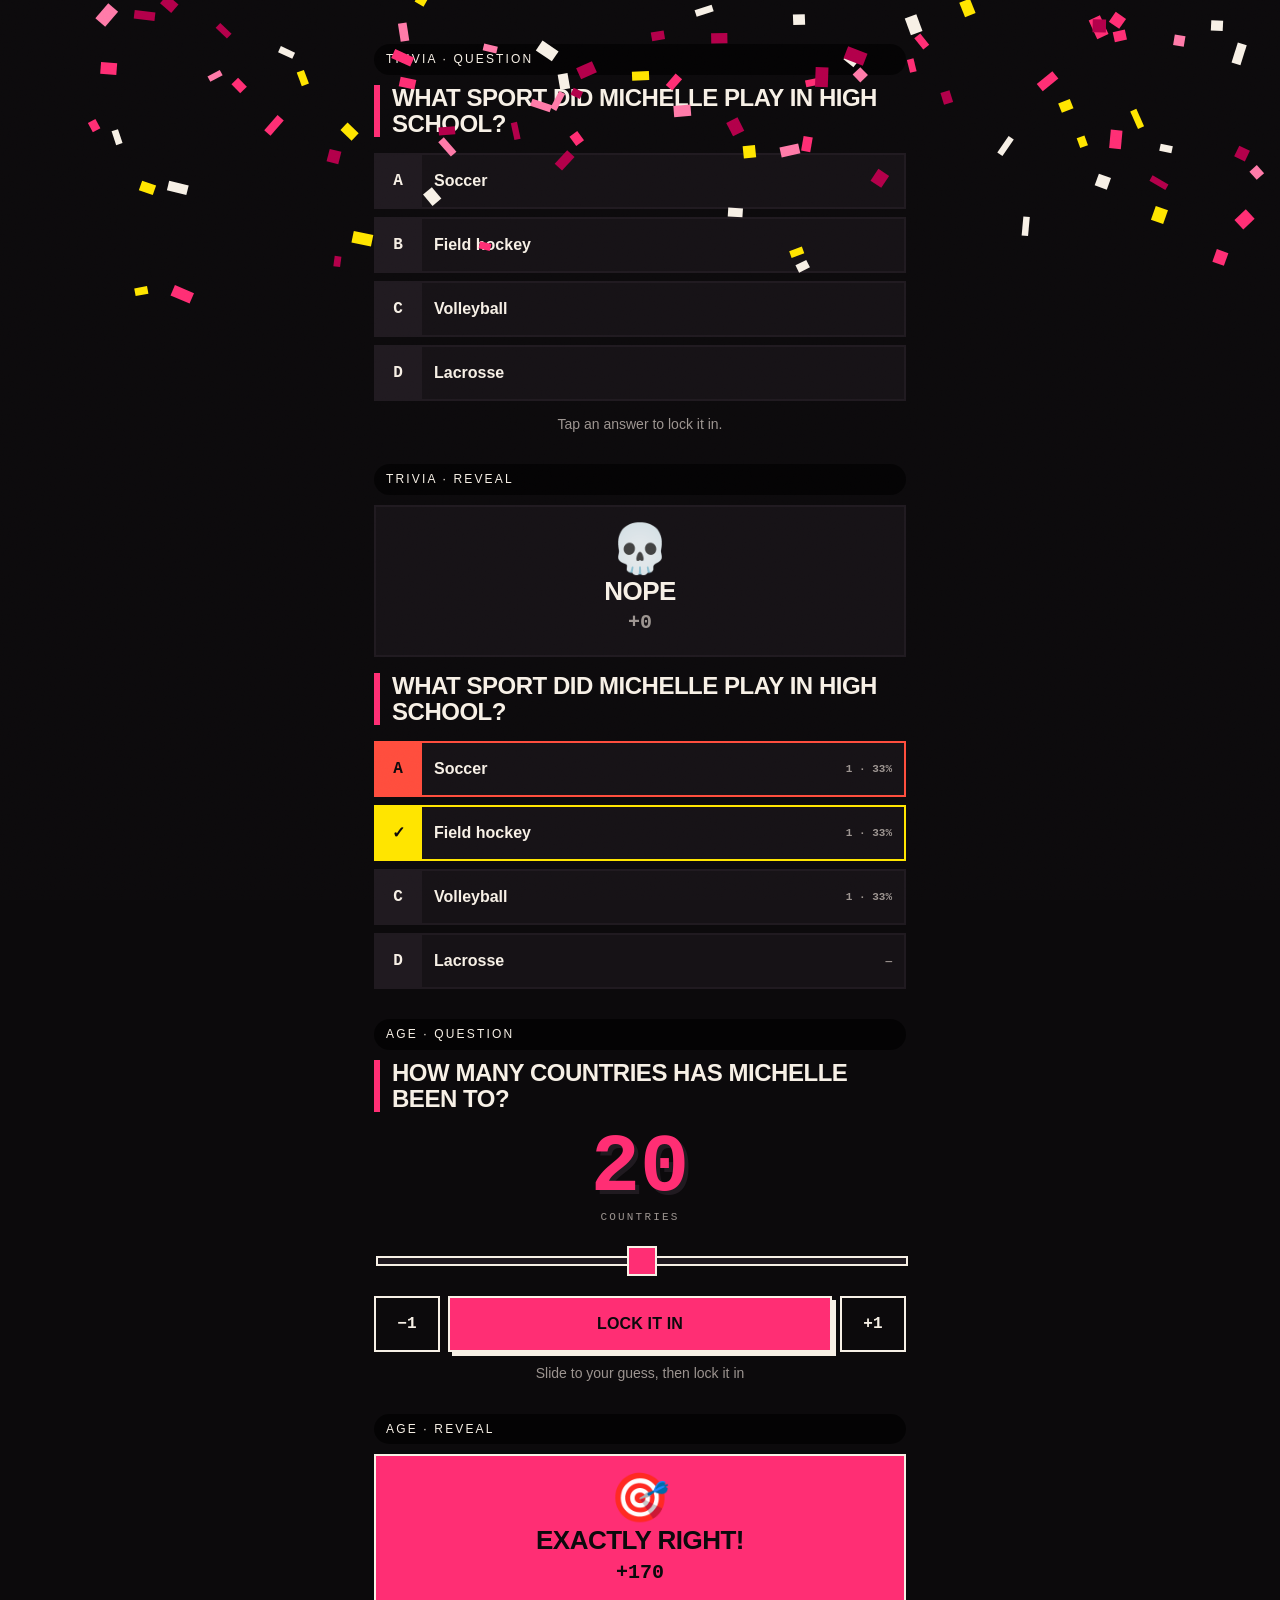
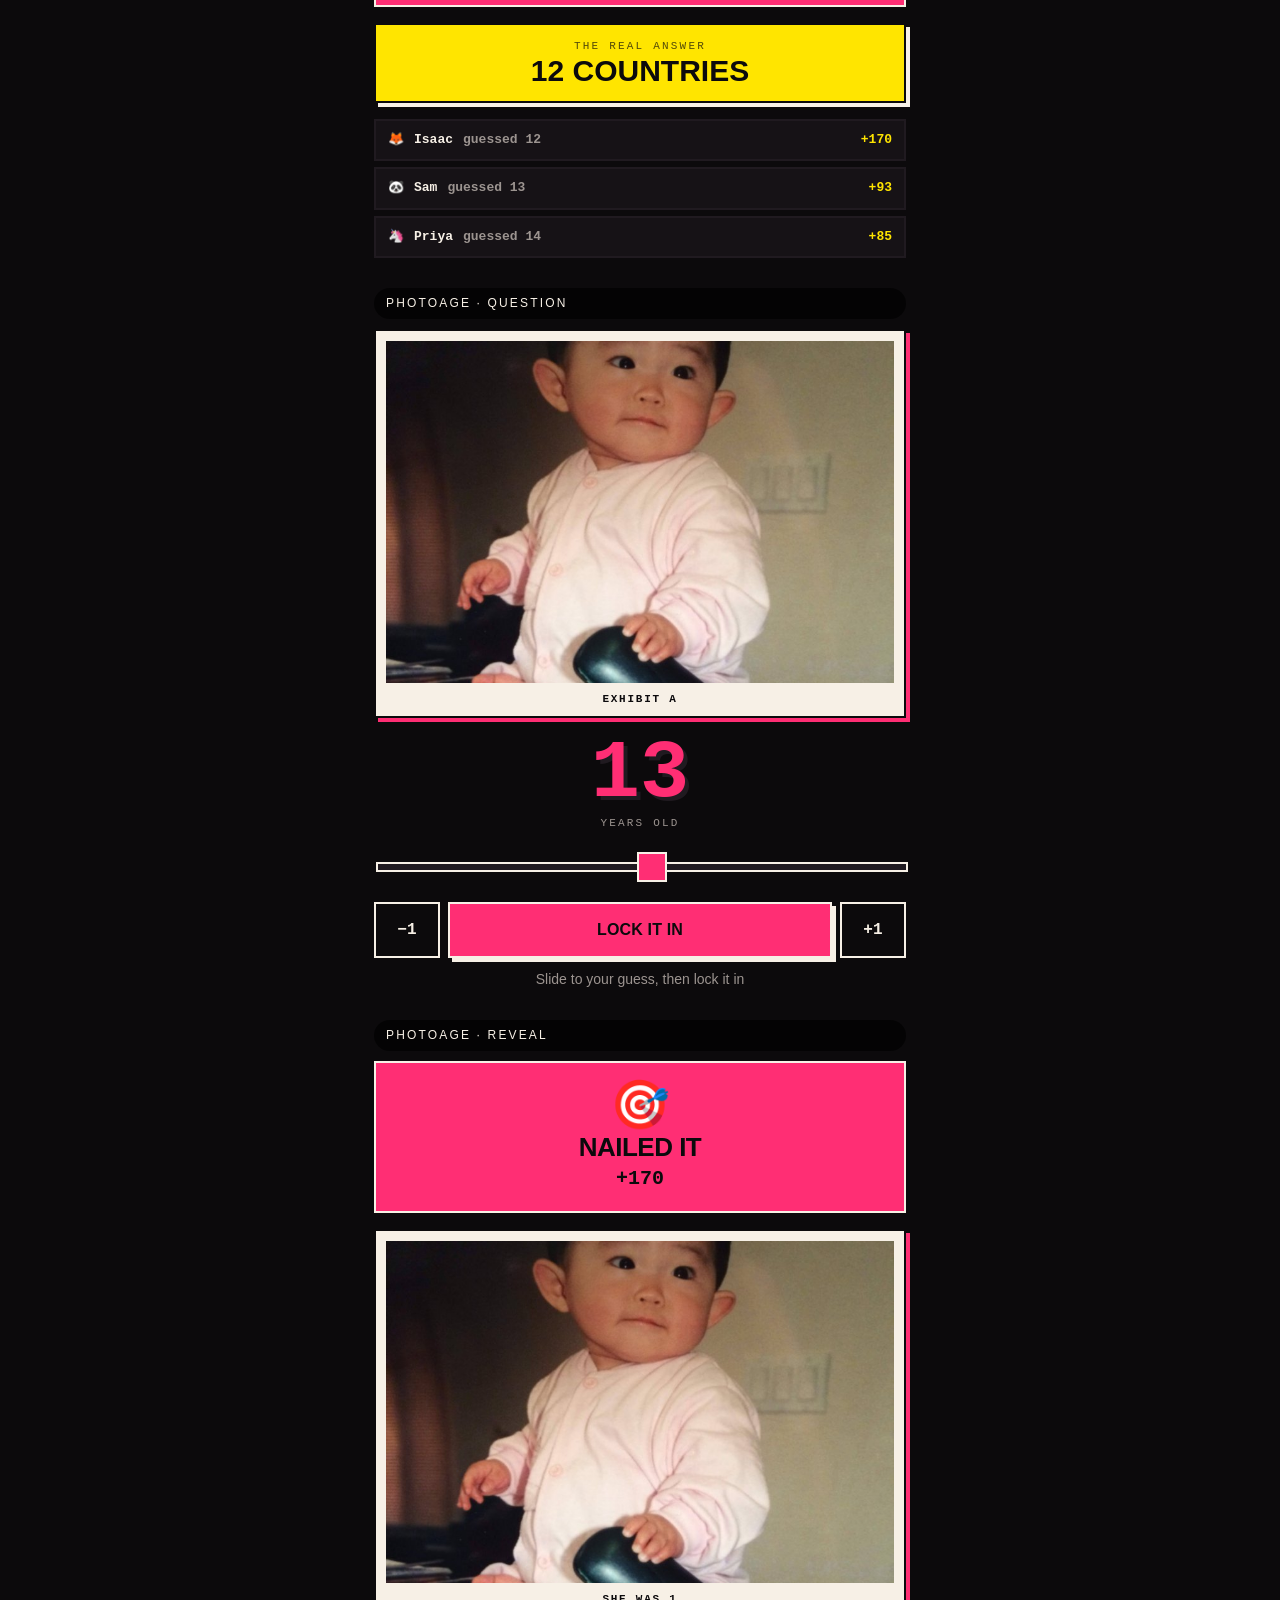
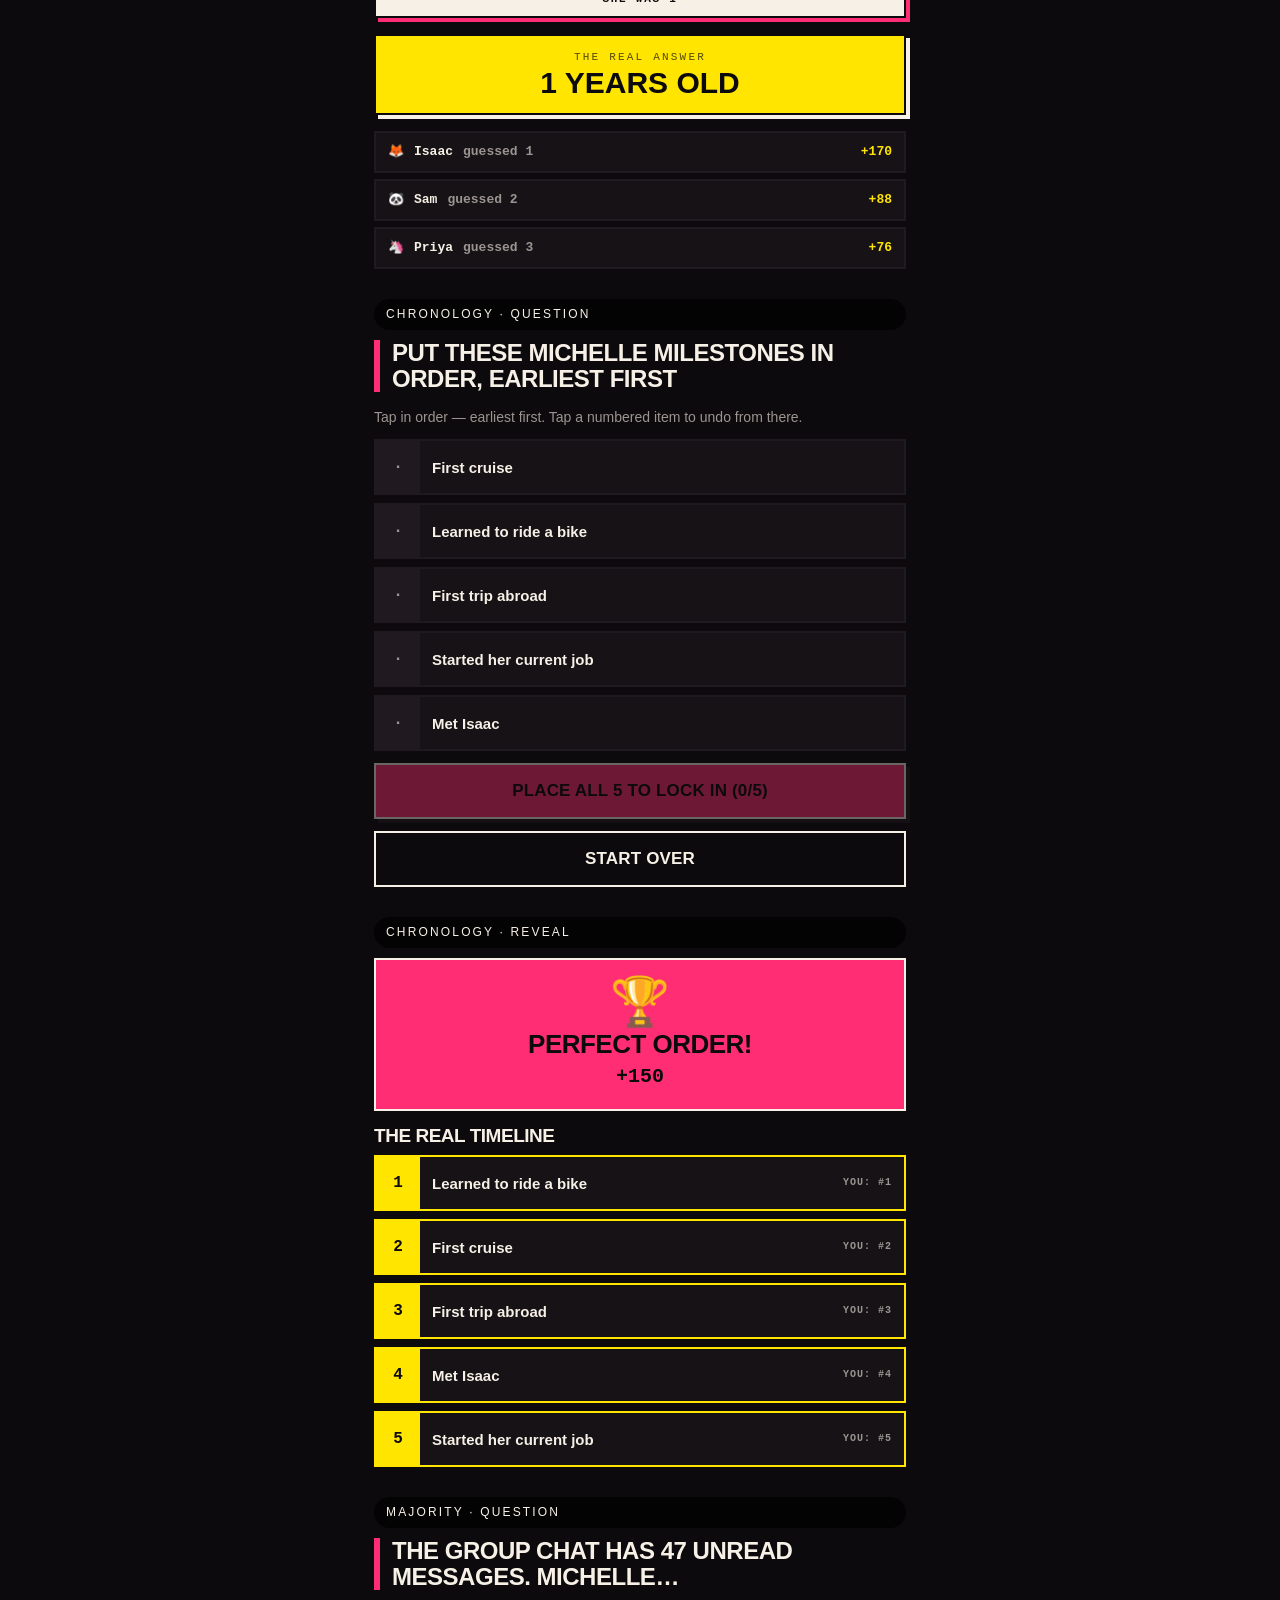
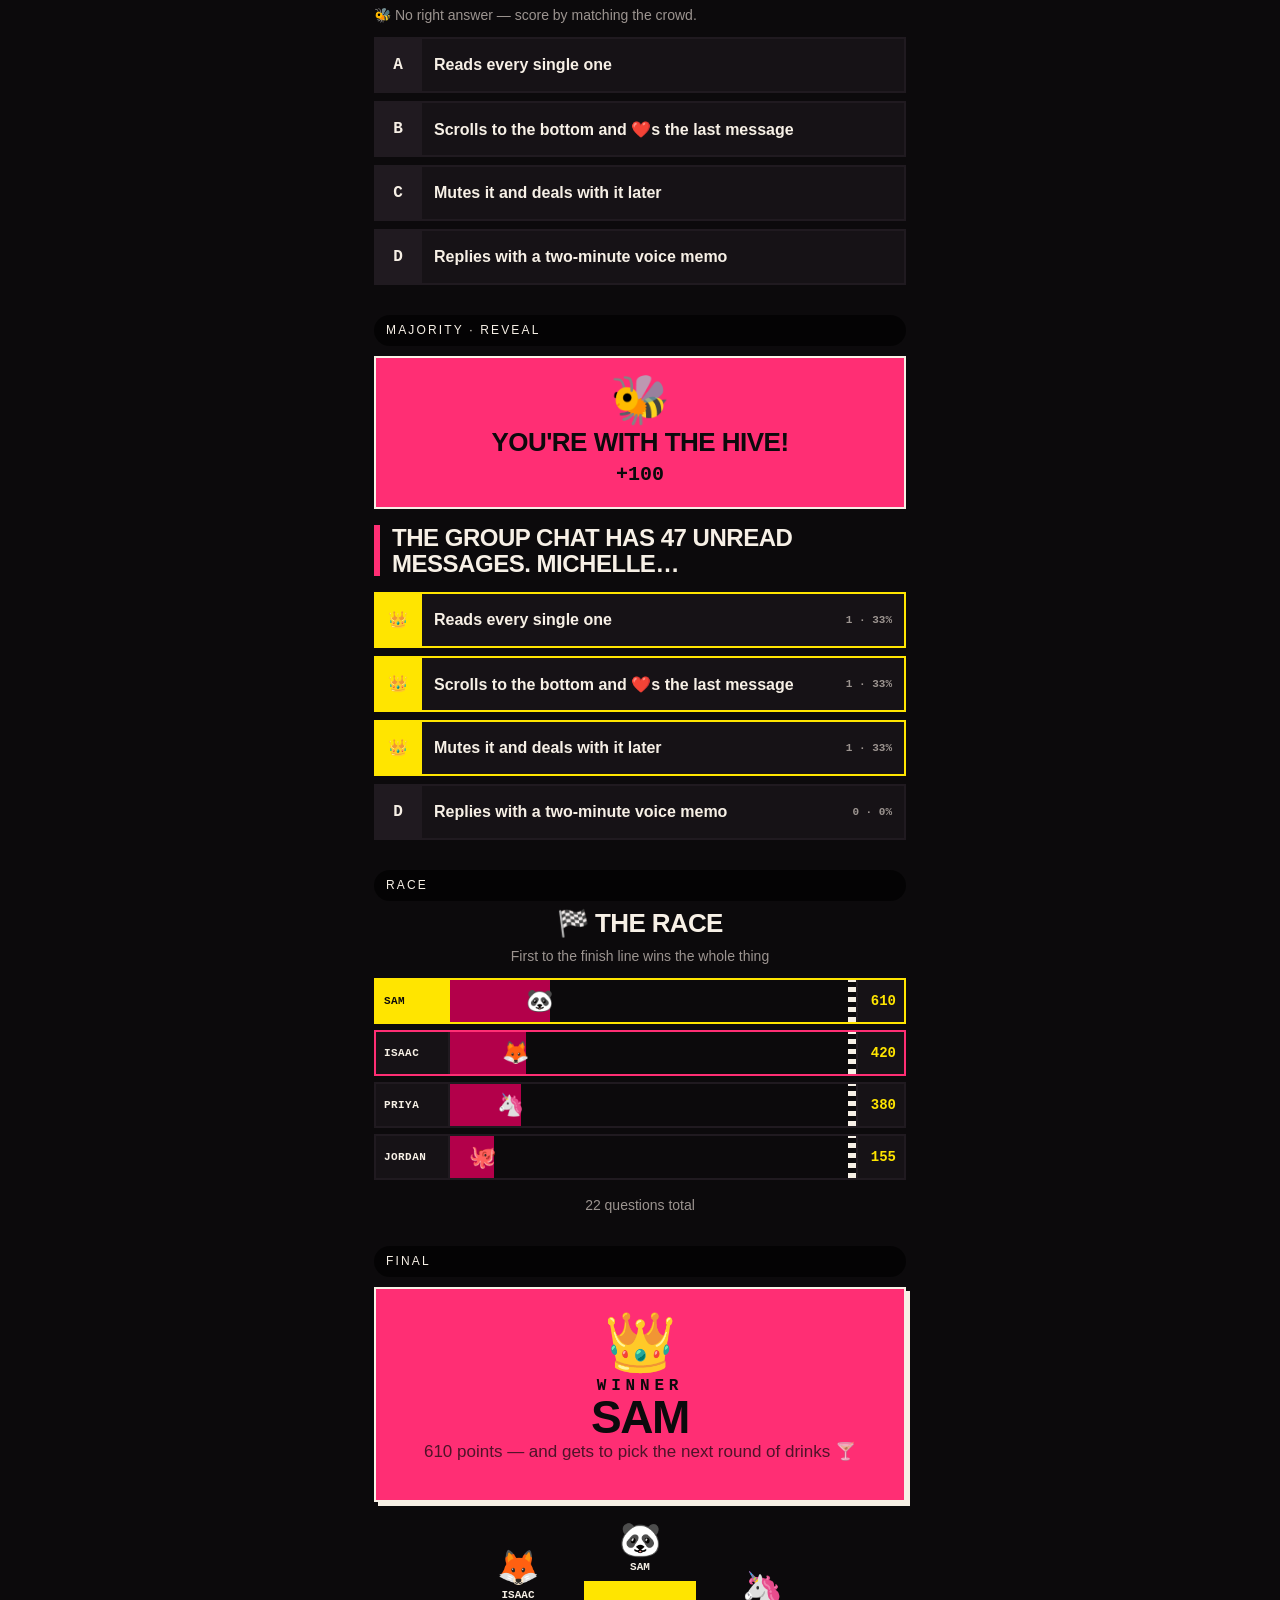
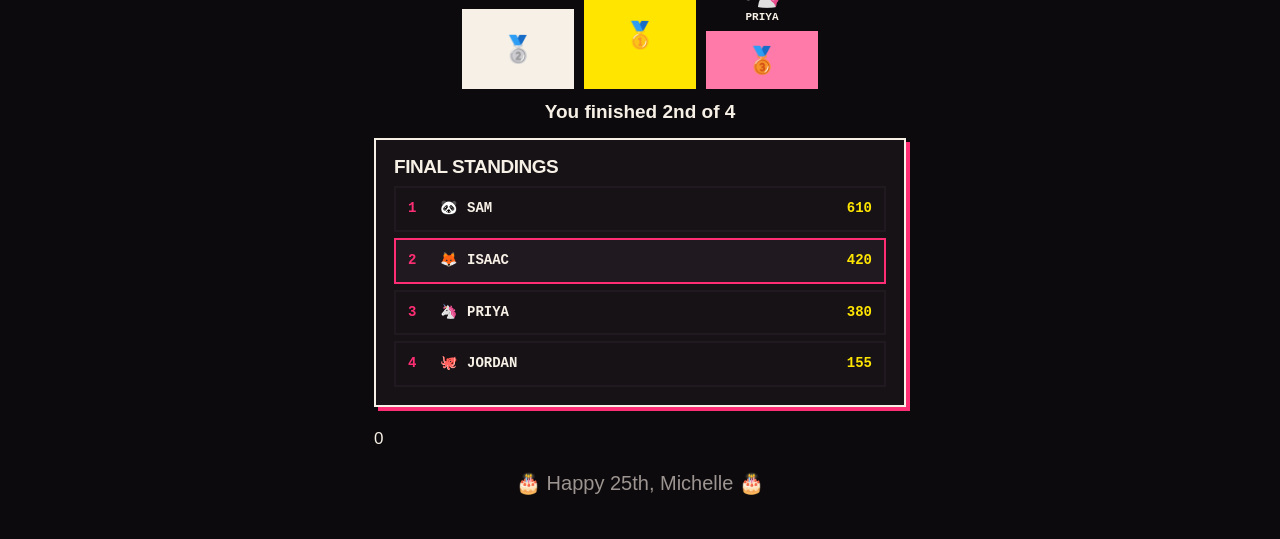
==== commit 93d90b47: "Park the chronology round behind an enabled flag `enabled: false` keeps a round in the file — readab" ====
--- a/tests/preview.html
+++ b/tests/preview.html
@@ -27,7 +27,7 @@
 import { el, mount } from "../js/ui.js";
 import { roundModule, ROUND_TYPES } from "../js/rounds/index.js";
 import { raceView, finalView } from "../js/views.js";
-import { STEPS } from "../data/content.js";
+import { ALL_STEPS } from "../data/content.js";
 
 const players = {
   me:  { name: "Isaac",   avatar: "🦊", score: 420, online: true },
@@ -43,7 +43,7 @@
 
 // One question + one reveal for each round type present in the content file.
 for (const type of Object.keys(ROUND_TYPES)) {
-  const step = STEPS.find((s) => s.type === type);
+  const step = ALL_STEPS.find((s) => s.type === type);
   if (!step) continue;
   const mod = roundModule(type);
 
